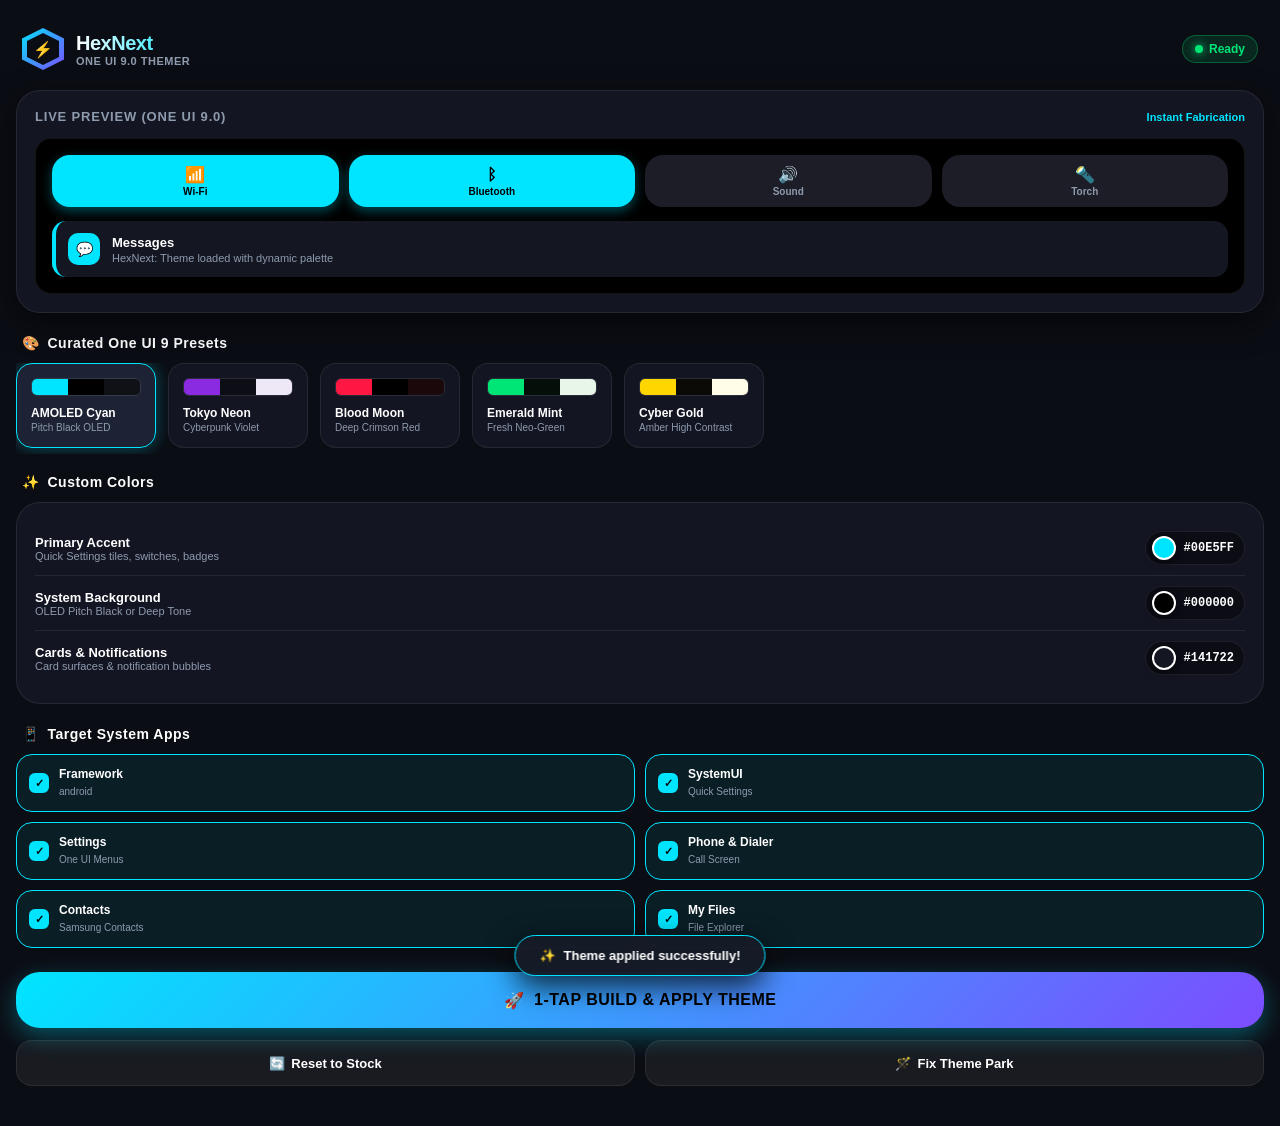
==== apps/hex-next/assets/index.html @ 1f6a6052 "feat: Add HexNext Themer native Android app with One UI 9 live preview & instant fabrication engine" ====
<!DOCTYPE html>
<html lang="en">
<head>
    <meta charset="UTF-8">
    <meta name="viewport" content="width=device-width, initial-scale=1.0, maximum-scale=1.0, user-scalable=no">
    <title>HexNext Themer</title>
    <style>
        :root {
            --bg-base: #0B0D14;
            --bg-card: rgba(23, 27, 40, 0.7);
            --bg-card-hover: rgba(32, 38, 56, 0.9);
            --border-glass: rgba(255, 255, 255, 0.08);
            --border-active: rgba(0, 229, 255, 0.5);
            --accent: #00E5FF;
            --accent-glow: rgba(0, 229, 255, 0.35);
            --secondary: #7C4DFF;
            --text-main: #FFFFFF;
            --text-muted: #8E9BAE;
            --success: #00E676;
            --danger: #FF5252;
            --radius-lg: 24px;
            --radius-md: 16px;
            --radius-sm: 10px;
        }

        * {
            margin: 0;
            padding: 0;
            box-sizing: border-box;
            -webkit-tap-highlight-color: transparent;
            font-family: -apple-system, BlinkMacSystemFont, "Segoe UI", Roboto, "Helvetica Neue", Arial, sans-serif;
            user-select: none;
        }

        body {
            background-color: var(--bg-base);
            color: var(--text-main);
            padding: 16px 16px 40px 16px;
            overflow-x: hidden;
            min-height: 100vh;
        }

        /* Top App Bar */
        .app-header {
            display: flex;
            align-items: center;
            justify-content: space-between;
            padding: 12px 6px 20px 6px;
        }

        .brand {
            display: flex;
            align-items: center;
            gap: 12px;
        }

        .hex-logo {
            width: 42px;
            height: 42px;
            background: linear-gradient(135deg, var(--accent), var(--secondary));
            clip-path: polygon(50% 0%, 100% 25%, 100% 75%, 50% 100%, 0% 75%, 0% 25%);
            display: flex;
            align-items: center;
            justify-content: center;
            box-shadow: 0 0 20px var(--accent-glow);
        }

        .hex-logo-inner {
            width: 32px;
            height: 32px;
            background: var(--bg-base);
            clip-path: polygon(50% 0%, 100% 25%, 100% 75%, 50% 100%, 0% 75%, 0% 25%);
            display: flex;
            align-items: center;
            justify-content: center;
            font-weight: 900;
            font-size: 16px;
            color: var(--accent);
        }

        .brand-title h1 {
            font-size: 20px;
            font-weight: 800;
            letter-spacing: -0.5px;
            background: linear-gradient(90deg, #FFFFFF, var(--accent));
            -webkit-background-clip: text;
            -webkit-text-fill-color: transparent;
        }

        .brand-title p {
            font-size: 11px;
            color: var(--text-muted);
            font-weight: 600;
            letter-spacing: 0.5px;
            text-transform: uppercase;
        }

        .status-badge {
            display: flex;
            align-items: center;
            gap: 6px;
            background: rgba(0, 230, 118, 0.12);
            border: 1px solid rgba(0, 230, 118, 0.3);
            color: var(--success);
            padding: 6px 12px;
            border-radius: 20px;
            font-size: 12px;
            font-weight: 700;
        }

        .status-dot {
            width: 8px;
            height: 8px;
            border-radius: 50%;
            background: var(--success);
            box-shadow: 0 0 10px var(--success);
            animation: pulse 2s infinite;
        }

        @keyframes pulse {
            0% { transform: scale(0.95); opacity: 0.8; }
            50% { transform: scale(1.2); opacity: 1; }
            100% { transform: scale(0.95); opacity: 0.8; }
        }

        /* Live Preview Stage */
        .preview-card {
            background: var(--bg-card);
            backdrop-filter: blur(16px);
            border: 1px solid var(--border-glass);
            border-radius: var(--radius-lg);
            padding: 18px;
            margin-bottom: 22px;
            box-shadow: 0 10px 30px rgba(0, 0, 0, 0.5);
            position: relative;
            overflow: hidden;
        }

        .preview-header {
            display: flex;
            justify-content: space-between;
            align-items: center;
            margin-bottom: 14px;
        }

        .preview-title {
            font-size: 13px;
            font-weight: 700;
            color: var(--text-muted);
            text-transform: uppercase;
            letter-spacing: 0.8px;
        }

        /* Mockup Screens */
        .mockup-container {
            background: #000000;
            border-radius: var(--radius-md);
            border: 1px solid var(--border-glass);
            padding: 16px;
            transition: all 0.3s cubic-bezier(0.4, 0, 0.2, 1);
        }

        .mock-qs-grid {
            display: grid;
            grid-template-columns: repeat(4, 1fr);
            gap: 10px;
            margin-bottom: 14px;
        }

        .mock-tile {
            background: var(--accent);
            border-radius: 18px;
            height: 52px;
            display: flex;
            flex-direction: column;
            align-items: center;
            justify-content: center;
            color: #000000;
            font-size: 10px;
            font-weight: 700;
            box-shadow: 0 4px 12px var(--accent-glow);
            transition: all 0.3s ease;
        }

        .mock-tile.inactive {
            background: #1C1D26;
            color: #8E9BAE;
            box-shadow: none;
        }

        .mock-tile-icon {
            font-size: 16px;
            margin-bottom: 2px;
        }

        .mock-noti {
            background: #141722;
            border-radius: 14px;
            padding: 12px;
            display: flex;
            align-items: center;
            gap: 12px;
            border-left: 4px solid var(--accent);
        }

        .mock-noti-icon {
            width: 32px;
            height: 32px;
            border-radius: 10px;
            background: var(--accent);
            display: flex;
            align-items: center;
            justify-content: center;
            color: #000000;
            font-size: 14px;
            font-weight: 900;
        }

        .mock-noti-text h4 {
            font-size: 13px;
            font-weight: 700;
            margin-bottom: 2px;
        }

        .mock-noti-text p {
            font-size: 11px;
            color: var(--text-muted);
        }

        /* Section Cards */
        .section-title {
            font-size: 14px;
            font-weight: 800;
            letter-spacing: 0.5px;
            margin: 20px 6px 12px 6px;
            display: flex;
            align-items: center;
            gap: 8px;
            color: var(--text-main);
        }

        .section-title span {
            color: var(--accent);
        }

        /* Presets Carousel */
        .presets-scroll {
            display: flex;
            gap: 12px;
            overflow-x: auto;
            padding-bottom: 6px;
            margin-bottom: 18px;
            scrollbar-width: none;
        }

        .presets-scroll::-webkit-scrollbar {
            display: none;
        }

        .preset-card {
            flex: 0 0 140px;
            background: var(--bg-card);
            border: 1px solid var(--border-glass);
            border-radius: var(--radius-md);
            padding: 14px;
            cursor: pointer;
            transition: all 0.25s ease;
            position: relative;
        }

        .preset-card.active {
            border-color: var(--accent);
            box-shadow: 0 0 16px var(--accent-glow);
            background: var(--bg-card-hover);
        }

        .preset-palette {
            display: flex;
            height: 18px;
            border-radius: 6px;
            overflow: hidden;
            margin-bottom: 10px;
            border: 1px solid rgba(255, 255, 255, 0.1);
        }

        .preset-swatch {
            flex: 1;
            height: 100%;
        }

        .preset-name {
            font-size: 12px;
            font-weight: 700;
            color: var(--text-main);
            margin-bottom: 2px;
        }

        .preset-desc {
            font-size: 10px;
            color: var(--text-muted);
        }

        /* Color Customizer */
        .customizer-card {
            background: var(--bg-card);
            border: 1px solid var(--border-glass);
            border-radius: var(--radius-lg);
            padding: 18px;
            margin-bottom: 22px;
        }

        .color-row {
            display: flex;
            align-items: center;
            justify-content: space-between;
            padding: 10px 0;
            border-bottom: 1px solid var(--border-glass);
        }

        .color-row:last-child {
            border-bottom: none;
        }

        .color-info h4 {
            font-size: 13px;
            font-weight: 700;
        }

        .color-info p {
            font-size: 11px;
            color: var(--text-muted);
        }

        .color-picker-btn {
            display: flex;
            align-items: center;
            gap: 8px;
            background: rgba(0, 0, 0, 0.4);
            border: 1px solid var(--border-glass);
            padding: 4px 10px 4px 6px;
            border-radius: 20px;
            cursor: pointer;
        }

        .color-bubble {
            width: 24px;
            height: 24px;
            border-radius: 50%;
            border: 2px solid #FFFFFF;
            box-shadow: 0 2px 8px rgba(0,0,0,0.5);
        }

        .color-hex {
            font-size: 12px;
            font-weight: 700;
            font-family: monospace;
            color: #FFFFFF;
        }

        input[type="color"] {
            opacity: 0;
            position: absolute;
            pointer-events: none;
        }

        /* Target Apps Checkboxes */
        .targets-grid {
            display: grid;
            grid-template-columns: 1fr 1fr;
            gap: 10px;
            margin-bottom: 24px;
        }

        .target-item {
            background: var(--bg-card);
            border: 1px solid var(--border-glass);
            border-radius: var(--radius-md);
            padding: 12px;
            display: flex;
            align-items: center;
            gap: 10px;
            cursor: pointer;
            transition: all 0.2s ease;
        }

        .target-item.selected {
            border-color: var(--accent);
            background: rgba(0, 229, 255, 0.08);
        }

        .target-check {
            width: 20px;
            height: 20px;
            border-radius: 6px;
            border: 2px solid var(--border-glass);
            display: flex;
            align-items: center;
            justify-content: center;
            font-size: 11px;
            color: #000000;
            font-weight: 900;
            transition: all 0.2s ease;
        }

        .target-item.selected .target-check {
            background: var(--accent);
            border-color: var(--accent);
        }

        .target-info h5 {
            font-size: 12px;
            font-weight: 700;
        }

        .target-info span {
            font-size: 10px;
            color: var(--text-muted);
        }

        /* Main Action Button */
        .btn-apply {
            width: 100%;
            height: 56px;
            background: linear-gradient(135deg, var(--accent), var(--secondary));
            border: none;
            border-radius: var(--radius-lg);
            color: #000000;
            font-size: 16px;
            font-weight: 900;
            letter-spacing: 0.5px;
            display: flex;
            align-items: center;
            justify-content: center;
            gap: 10px;
            cursor: pointer;
            box-shadow: 0 8px 24px var(--accent-glow);
            transition: all 0.25s cubic-bezier(0.4, 0, 0.2, 1);
            margin-bottom: 12px;
        }

        .btn-apply:active {
            transform: scale(0.98);
            box-shadow: 0 4px 12px var(--accent-glow);
        }

        .btn-secondary-row {
            display: flex;
            gap: 10px;
        }

        .btn-sec {
            flex: 1;
            height: 46px;
            background: rgba(255, 255, 255, 0.06);
            border: 1px solid var(--border-glass);
            border-radius: var(--radius-md);
            color: var(--text-main);
            font-size: 13px;
            font-weight: 700;
            display: flex;
            align-items: center;
            justify-content: center;
            gap: 6px;
            cursor: pointer;
        }

        .btn-sec:active {
            background: rgba(255, 255, 255, 0.12);
        }

        /* Toast Container */
        .toast {
            position: fixed;
            bottom: 24px;
            left: 50%;
            transform: translateX(-50%) translateY(100px);
            background: rgba(23, 27, 40, 0.95);
            backdrop-filter: blur(20px);
            border: 1px solid var(--accent);
            color: #FFFFFF;
            padding: 12px 24px;
            border-radius: 30px;
            font-size: 13px;
            font-weight: 700;
            box-shadow: 0 10px 30px rgba(0,0,0,0.8);
            transition: transform 0.4s cubic-bezier(0.175, 0.885, 0.32, 1.275);
            z-index: 999;
            pointer-events: none;
            display: flex;
            align-items: center;
            gap: 8px;
        }

        .toast.show {
            transform: translateX(-50%) translateY(0);
        }
    </style>
</head>
<body>

    <!-- Header -->
    <div class="app-header">
        <div class="brand">
            <div class="hex-logo">
                <div class="hex-logo-inner">⚡</div>
            </div>
            <div class="brand-title">
                <h1>HexNext</h1>
                <p>One UI 9.0 Themer</p>
            </div>
        </div>
        <div class="status-badge" id="shizukuBadge">
            <div class="status-dot"></div>
            <span id="shizukuText">Ready</span>
        </div>
    </div>

    <!-- Live Preview Stage -->
    <div class="preview-card">
        <div class="preview-header">
            <div class="preview-title">Live Preview (One UI 9.0)</div>
            <div style="font-size: 11px; color: var(--accent); font-weight: 700;">Instant Fabrication</div>
        </div>
        <div class="mockup-container" id="mockContainer">
            <!-- Quick Settings Grid -->
            <div class="mock-qs-grid">
                <div class="mock-tile" id="mockTile1">
                    <div class="mock-tile-icon">📶</div>
                    <div>Wi-Fi</div>
                </div>
                <div class="mock-tile" id="mockTile2">
                    <div class="mock-tile-icon">ᛒ</div>
                    <div>Bluetooth</div>
                </div>
                <div class="mock-tile inactive">
                    <div class="mock-tile-icon">🔊</div>
                    <div>Sound</div>
                </div>
                <div class="mock-tile inactive">
                    <div class="mock-tile-icon">🔦</div>
                    <div>Torch</div>
                </div>
            </div>

            <!-- Notification Bubble -->
            <div class="mock-noti" id="mockNoti">
                <div class="mock-noti-icon" id="mockNotiIcon">💬</div>
                <div class="mock-noti-text">
                    <h4 id="mockNotiTitle">Messages</h4>
                    <p id="mockNotiSub">HexNext: Theme loaded with dynamic palette</p>
                </div>
            </div>
        </div>
    </div>

    <!-- Theme Presets Carousel -->
    <div class="section-title">
        <span>🎨</span> Curated One UI 9 Presets
    </div>
    <div class="presets-scroll">
        <div class="preset-card active" onclick="selectPreset('amoled')">
            <div class="preset-palette">
                <div class="preset-swatch" style="background:#00E5FF"></div>
                <div class="preset-swatch" style="background:#000000"></div>
                <div class="preset-swatch" style="background:#0F1117"></div>
            </div>
            <div class="preset-name">AMOLED Cyan</div>
            <div class="preset-desc">Pitch Black OLED</div>
        </div>

        <div class="preset-card" onclick="selectPreset('tokyo')">
            <div class="preset-palette">
                <div class="preset-swatch" style="background:#8A2BE2"></div>
                <div class="preset-swatch" style="background:#0D0E15"></div>
                <div class="preset-swatch" style="background:#EDE7F6"></div>
            </div>
            <div class="preset-name">Tokyo Neon</div>
            <div class="preset-desc">Cyberpunk Violet</div>
        </div>

        <div class="preset-card" onclick="selectPreset('crimson')">
            <div class="preset-palette">
                <div class="preset-swatch" style="background:#FF1744"></div>
                <div class="preset-swatch" style="background:#000000"></div>
                <div class="preset-swatch" style="background:#1A080B"></div>
            </div>
            <div class="preset-name">Blood Moon</div>
            <div class="preset-desc">Deep Crimson Red</div>
        </div>

        <div class="preset-card" onclick="selectPreset('emerald')">
            <div class="preset-palette">
                <div class="preset-swatch" style="background:#00E676"></div>
                <div class="preset-swatch" style="background:#050F0A"></div>
                <div class="preset-swatch" style="background:#E8F5E9"></div>
            </div>
            <div class="preset-name">Emerald Mint</div>
            <div class="preset-desc">Fresh Neo-Green</div>
        </div>

        <div class="preset-card" onclick="selectPreset('gold')">
            <div class="preset-palette">
                <div class="preset-swatch" style="background:#FFD600"></div>
                <div class="preset-swatch" style="background:#0B0A06"></div>
                <div class="preset-swatch" style="background:#FFFDE7"></div>
            </div>
            <div class="preset-name">Cyber Gold</div>
            <div class="preset-desc">Amber High Contrast</div>
        </div>
    </div>

    <!-- Custom Palette Controls -->
    <div class="section-title">
        <span>✨</span> Custom Colors
    </div>
    <div class="customizer-card">
        <div class="color-row">
            <div class="color-info">
                <h4>Primary Accent</h4>
                <p>Quick Settings tiles, switches, badges</p>
            </div>
            <label class="color-picker-btn">
                <div class="color-bubble" id="accentBubble" style="background: #00E5FF;"></div>
                <span class="color-hex" id="accentHex">#00E5FF</span>
                <input type="color" id="accentInput" value="#00E5FF" onchange="updateColor('accent', this.value)">
            </label>
        </div>

        <div class="color-row">
            <div class="color-info">
                <h4>System Background</h4>
                <p>OLED Pitch Black or Deep Tone</p>
            </div>
            <label class="color-picker-btn">
                <div class="color-bubble" id="bgBubble" style="background: #000000;"></div>
                <span class="color-hex" id="bgHex">#000000</span>
                <input type="color" id="bgInput" value="#000000" onchange="updateColor('bg', this.value)">
            </label>
        </div>

        <div class="color-row">
            <div class="color-info">
                <h4>Cards & Notifications</h4>
                <p>Card surfaces & notification bubbles</p>
            </div>
            <label class="color-picker-btn">
                <div class="color-bubble" id="cardBubble" style="background: #141722;"></div>
                <span class="color-hex" id="cardHex">#141722</span>
                <input type="color" id="cardInput" value="#141722" onchange="updateColor('card', this.value)">
            </label>
        </div>
    </div>

    <!-- Target Applications -->
    <div class="section-title">
        <span>📱</span> Target System Apps
    </div>
    <div class="targets-grid">
        <div class="target-item selected" onclick="toggleTarget(this, 'android')">
            <div class="target-check">✓</div>
            <div class="target-info">
                <h5>Framework</h5>
                <span>android</span>
            </div>
        </div>
        <div class="target-item selected" onclick="toggleTarget(this, 'systemui')">
            <div class="target-check">✓</div>
            <div class="target-info">
                <h5>SystemUI</h5>
                <span>Quick Settings</span>
            </div>
        </div>
        <div class="target-item selected" onclick="toggleTarget(this, 'settings')">
            <div class="target-check">✓</div>
            <div class="target-info">
                <h5>Settings</h5>
                <span>One UI Menus</span>
            </div>
        </div>
        <div class="target-item selected" onclick="toggleTarget(this, 'telephony')">
            <div class="target-check">✓</div>
            <div class="target-info">
                <h5>Phone & Dialer</h5>
                <span>Call Screen</span>
            </div>
        </div>
        <div class="target-item selected" onclick="toggleTarget(this, 'contacts')">
            <div class="target-check">✓</div>
            <div class="target-info">
                <h5>Contacts</h5>
                <span>Samsung Contacts</span>
            </div>
        </div>
        <div class="target-item selected" onclick="toggleTarget(this, 'myfiles')">
            <div class="target-check">✓</div>
            <div class="target-info">
                <h5>My Files</h5>
                <span>File Explorer</span>
            </div>
        </div>
    </div>

    <!-- Main Buttons -->
    <button class="btn-apply" onclick="applyTheme()">
        <span>🚀</span> 1-TAP BUILD & APPLY THEME
    </button>

    <div class="btn-secondary-row">
        <button class="btn-sec" onclick="revertStock()">
            <span>🔄</span> Reset to Stock
        </button>
        <button class="btn-sec" onclick="autoFixHex()">
            <span>🪄</span> Fix Theme Park
        </button>
    </div>

    <!-- Toast Notification -->
    <div class="toast" id="toast">
        <span id="toastIcon">✨</span>
        <span id="toastMsg">Theme applied successfully!</span>
    </div>

    <script>
        const state = {
            accent: '#00E5FF',
            bg: '#000000',
            card: '#141722',
            targets: {
                android: true,
                systemui: true,
                settings: true,
                telephony: true,
                contacts: true,
                myfiles: true
            }
        };

        const presets = {
            amoled: { accent: '#00E5FF', bg: '#000000', card: '#141722' },
            tokyo: { accent: '#8A2BE2', bg: '#0D0E15', card: '#1C1D2B' },
            crimson: { accent: '#FF1744', bg: '#000000', card: '#1C0B0E' },
            emerald: { accent: '#00E676', bg: '#050F0A', card: '#0D2015' },
            gold: { accent: '#FFD600', bg: '#0B0A06', card: '#1C190D' }
        };

        function selectPreset(name) {
            document.querySelectorAll('.preset-card').forEach(c => c.classList.remove('active'));
            event.currentTarget.classList.add('active');
            const p = presets[name];
            state.accent = p.accent;
            state.bg = p.bg;
            state.card = p.card;
            updateUI();
            haptic();
        }

        function updateColor(key, val) {
            state[key] = val;
            updateUI();
            haptic();
        }

        function updateUI() {
            // Update customizer controls
            document.getElementById('accentBubble').style.background = state.accent;
            document.getElementById('accentHex').innerText = state.accent.toUpperCase();
            document.getElementById('accentInput').value = state.accent;

            document.getElementById('bgBubble').style.background = state.bg;
            document.getElementById('bgHex').innerText = state.bg.toUpperCase();
            document.getElementById('bgInput').value = state.bg;

            document.getElementById('cardBubble').style.background = state.card;
            document.getElementById('cardHex').innerText = state.card.toUpperCase();
            document.getElementById('cardInput').value = state.card;

            // Update Mockup UI
            document.documentElement.style.setProperty('--accent', state.accent);
            document.documentElement.style.setProperty('--accent-glow', state.accent + '55');
            document.getElementById('mockContainer').style.background = state.bg;
            document.getElementById('mockTile1').style.background = state.accent;
            document.getElementById('mockTile2').style.background = state.accent;
            document.getElementById('mockNoti').style.background = state.card;
            document.getElementById('mockNoti').style.borderLeftColor = state.accent;
            document.getElementById('mockNotiIcon').style.background = state.accent;
        }

        function toggleTarget(el, key) {
            state.targets[key] = !state.targets[key];
            el.classList.toggle('selected', state.targets[key]);
            haptic();
        }

        function haptic() {
            if (window.AndroidBridge && window.AndroidBridge.vibrate) {
                window.AndroidBridge.vibrate();
            }
        }

        function showToast(msg, icon = '✨') {
            const toast = document.getElementById('toast');
            document.getElementById('toastMsg').innerText = msg;
            document.getElementById('toastIcon').innerText = icon;
            toast.classList.add('show');
            setTimeout(() => toast.classList.remove('show'), 3000);
        }

        function applyTheme() {
            haptic();
            showToast('Fabricating One UI 9 Overlays...', '⚡');

            if (window.AndroidBridge && window.AndroidBridge.applyTheme) {
                const res = window.AndroidBridge.applyTheme(JSON.stringify(state));
                setTimeout(() => showToast('Theme Applied Instantly! 🎉', '✔'), 800);
            } else {
                setTimeout(() => showToast('Preview Mode: Overlays Prepared! ✨', '✔'), 800);
            }
        }

        function revertStock() {
            haptic();
            if (window.AndroidBridge && window.AndroidBridge.resetTheme) {
                window.AndroidBridge.resetTheme();
                showToast('Restored default One UI Theme', '🔄');
            } else {
                showToast('Restored default One UI Theme', '🔄');
            }
        }

        function autoFixHex() {
            haptic();
            if (window.AndroidBridge && window.AndroidBridge.autoFixHex) {
                window.AndroidBridge.autoFixHex();
                showToast('Theme Park Compatibility Fixed!', '🪄');
            } else {
                showToast('Theme Park Compatibility Fixed!', '🪄');
            }
        }

        // Init
        updateUI();
    </script>
</body>
</html>
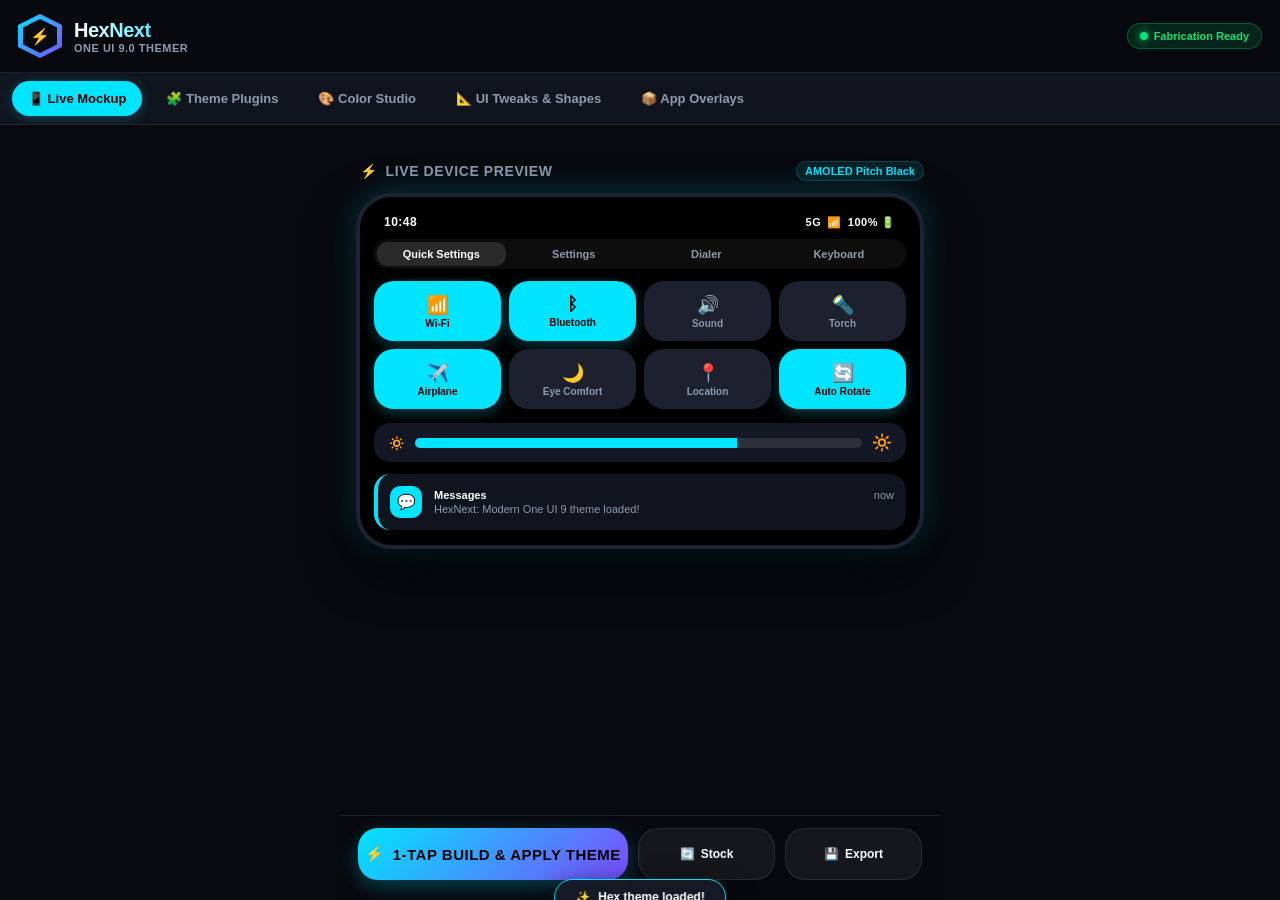
==== commit 2c2af173: "feat: Implement full Hex-like theming engine with plugins, QS shapes, live phone mockup, and multi-a" ====
--- a/apps/hex-next/assets/index.html
+++ b/apps/hex-next/assets/index.html
@@ -3,24 +3,29 @@
 <head>
     <meta charset="UTF-8">
     <meta name="viewport" content="width=device-width, initial-scale=1.0, maximum-scale=1.0, user-scalable=no">
-    <title>HexNext Themer</title>
+    <title>HexNext - The Modern One UI Theme Engine</title>
     <style>
         :root {
-            --bg-base: #0B0D14;
-            --bg-card: rgba(23, 27, 40, 0.7);
-            --bg-card-hover: rgba(32, 38, 56, 0.9);
-            --border-glass: rgba(255, 255, 255, 0.08);
-            --border-active: rgba(0, 229, 255, 0.5);
+            --bg-base: #080A0F;
+            --bg-surface: #10141E;
+            --bg-card: rgba(22, 28, 42, 0.75);
+            --bg-card-hover: rgba(30, 38, 58, 0.95);
+            --border-glass: rgba(255, 255, 255, 0.09);
+            --border-active: rgba(0, 229, 255, 0.6);
             --accent: #00E5FF;
             --accent-glow: rgba(0, 229, 255, 0.35);
             --secondary: #7C4DFF;
             --text-main: #FFFFFF;
             --text-muted: #8E9BAE;
+            --text-dim: #546075;
             --success: #00E676;
+            --warning: #FFD600;
             --danger: #FF5252;
-            --radius-lg: 24px;
-            --radius-md: 16px;
-            --radius-sm: 10px;
+            --radius-xl: 28px;
+            --radius-lg: 20px;
+            --radius-md: 14px;
+            --radius-sm: 8px;
+            --qs-radius: 20px;
         }
 
         * {
@@ -35,39 +40,50 @@
         body {
             background-color: var(--bg-base);
             color: var(--text-main);
-            padding: 16px 16px 40px 16px;
+            padding: 0 0 100px 0;
             overflow-x: hidden;
             min-height: 100vh;
         }
 
-        /* Top App Bar */
+        /* Top Header */
         .app-header {
+            position: sticky;
+            top: 0;
+            z-index: 100;
+            background: rgba(8, 10, 15, 0.88);
+            backdrop-filter: blur(20px);
+            border-bottom: 1px solid var(--border-glass);
+            padding: 14px 18px;
             display: flex;
             align-items: center;
             justify-content: space-between;
-            padding: 12px 6px 20px 6px;
-        }
-
-        .brand {
+        }
+
+        .brand-box {
             display: flex;
             align-items: center;
             gap: 12px;
         }
 
         .hex-logo {
-            width: 42px;
-            height: 42px;
+            width: 44px;
+            height: 44px;
             background: linear-gradient(135deg, var(--accent), var(--secondary));
             clip-path: polygon(50% 0%, 100% 25%, 100% 75%, 50% 100%, 0% 75%, 0% 25%);
             display: flex;
             align-items: center;
             justify-content: center;
             box-shadow: 0 0 20px var(--accent-glow);
+            transition: transform 0.3s cubic-bezier(0.175, 0.885, 0.32, 1.275);
+        }
+
+        .hex-logo:active {
+            transform: rotate(30deg) scale(0.95);
         }
 
         .hex-logo-inner {
-            width: 32px;
-            height: 32px;
+            width: 34px;
+            height: 34px;
             background: var(--bg-base);
             clip-path: polygon(50% 0%, 100% 25%, 100% 75%, 50% 100%, 0% 75%, 0% 25%);
             display: flex;
@@ -78,7 +94,7 @@
             color: var(--accent);
         }
 
-        .brand-title h1 {
+        .brand-text h1 {
             font-size: 20px;
             font-weight: 800;
             letter-spacing: -0.5px;
@@ -87,15 +103,15 @@
             -webkit-text-fill-color: transparent;
         }
 
-        .brand-title p {
+        .brand-text p {
             font-size: 11px;
             color: var(--text-muted);
-            font-weight: 600;
+            font-weight: 700;
             letter-spacing: 0.5px;
             text-transform: uppercase;
         }
 
-        .status-badge {
+        .header-status {
             display: flex;
             align-items: center;
             gap: 6px;
@@ -104,8 +120,8 @@
             color: var(--success);
             padding: 6px 12px;
             border-radius: 20px;
-            font-size: 12px;
-            font-weight: 700;
+            font-size: 11px;
+            font-weight: 800;
         }
 
         .status-dot {
@@ -123,84 +139,232 @@
             100% { transform: scale(0.95); opacity: 0.8; }
         }
 
-        /* Live Preview Stage */
-        .preview-card {
-            background: var(--bg-card);
-            backdrop-filter: blur(16px);
-            border: 1px solid var(--border-glass);
-            border-radius: var(--radius-lg);
-            padding: 18px;
-            margin-bottom: 22px;
-            box-shadow: 0 10px 30px rgba(0, 0, 0, 0.5);
+        /* Navigation Bar (Tabs) */
+        .tab-bar {
+            display: flex;
+            background: var(--bg-surface);
+            border-bottom: 1px solid var(--border-glass);
+            overflow-x: auto;
+            scrollbar-width: none;
+            padding: 4px 8px;
+            position: sticky;
+            top: 73px;
+            z-index: 90;
+        }
+
+        .tab-bar::-webkit-scrollbar {
+            display: none;
+        }
+
+        .tab-btn {
+            flex: 0 0 auto;
+            padding: 10px 16px;
+            background: none;
+            border: none;
+            color: var(--text-muted);
+            font-size: 13px;
+            font-weight: 700;
+            cursor: pointer;
+            border-radius: 20px;
+            margin: 4px;
+            transition: all 0.25s ease;
+            display: flex;
+            align-items: center;
+            gap: 6px;
+        }
+
+        .tab-btn.active {
+            color: #000000;
+            background: var(--accent);
+            box-shadow: 0 2px 12px var(--accent-glow);
+        }
+
+        /* Container & Views */
+        .container {
+            padding: 16px;
+            max-width: 600px;
+            margin: 0 auto;
+        }
+
+        .view-content {
+            display: none;
+            animation: fadeIn 0.3s ease;
+        }
+
+        .view-content.active {
+            display: block;
+        }
+
+        @keyframes fadeIn {
+            from { opacity: 0; transform: translateY(6px); }
+            to { opacity: 1; transform: translateY(0); }
+        }
+
+        /* Section Headings */
+        .section-header {
+            display: flex;
+            align-items: center;
+            justify-content: space-between;
+            margin: 20px 0 12px 4px;
+        }
+
+        .section-title {
+            font-size: 14px;
+            font-weight: 800;
+            letter-spacing: 0.6px;
+            text-transform: uppercase;
+            color: var(--text-muted);
+            display: flex;
+            align-items: center;
+            gap: 8px;
+        }
+
+        .section-title span {
+            color: var(--accent);
+        }
+
+        .section-badge {
+            font-size: 11px;
+            color: var(--accent);
+            font-weight: 700;
+            background: rgba(0, 229, 255, 0.1);
+            padding: 3px 8px;
+            border-radius: 10px;
+            border: 1px solid rgba(0, 229, 255, 0.2);
+        }
+
+        /* Live Phone Mockup Stage */
+        .phone-mockup-wrapper {
+            background: #000000;
+            border-radius: 36px;
+            border: 4px solid #1E2333;
+            box-shadow: 0 20px 50px rgba(0, 0, 0, 0.8), 0 0 30px var(--accent-glow);
+            padding: 14px;
             position: relative;
             overflow: hidden;
-        }
-
-        .preview-header {
+            transition: all 0.35s cubic-bezier(0.4, 0, 0.2, 1);
+        }
+
+        .mockup-status-bar {
             display: flex;
             justify-content: space-between;
             align-items: center;
-            margin-bottom: 14px;
-        }
-
-        .preview-title {
-            font-size: 13px;
+            font-size: 12px;
+            font-weight: 800;
+            color: var(--text-main);
+            padding: 4px 10px 10px 10px;
+            letter-spacing: 0.5px;
+        }
+
+        .mockup-icons {
+            display: flex;
+            align-items: center;
+            gap: 6px;
+            font-size: 11px;
+        }
+
+        /* Mockup Tabs */
+        .mockup-screen-selector {
+            display: flex;
+            background: rgba(255, 255, 255, 0.05);
+            border-radius: 14px;
+            padding: 3px;
+            margin-bottom: 12px;
+            gap: 4px;
+        }
+
+        .mockup-tab-pill {
+            flex: 1;
+            text-align: center;
+            padding: 6px 4px;
+            font-size: 11px;
             font-weight: 700;
             color: var(--text-muted);
-            text-transform: uppercase;
-            letter-spacing: 0.8px;
-        }
-
-        /* Mockup Screens */
-        .mockup-container {
-            background: #000000;
-            border-radius: var(--radius-md);
-            border: 1px solid var(--border-glass);
-            padding: 16px;
-            transition: all 0.3s cubic-bezier(0.4, 0, 0.2, 1);
-        }
-
-        .mock-qs-grid {
+            border-radius: 10px;
+            cursor: pointer;
+            transition: all 0.2s;
+        }
+
+        .mockup-tab-pill.active {
+            background: rgba(255, 255, 255, 0.12);
+            color: #FFFFFF;
+        }
+
+        .mockup-stage {
+            min-height: 250px;
+            transition: all 0.3s;
+        }
+
+        /* Screen 1: Quick Settings */
+        .qs-grid {
             display: grid;
             grid-template-columns: repeat(4, 1fr);
+            gap: 8px;
+            margin-bottom: 14px;
+        }
+
+        .qs-tile {
+            height: 60px;
+            background: var(--accent);
+            color: #000000;
+            border-radius: var(--qs-radius);
+            display: flex;
+            flex-direction: column;
+            align-items: center;
+            justify-content: center;
+            font-size: 10px;
+            font-weight: 800;
+            box-shadow: 0 4px 14px var(--accent-glow);
+            transition: all 0.25s ease;
+            cursor: pointer;
+        }
+
+        .qs-tile.inactive {
+            background: #1C202F;
+            color: var(--text-muted);
+            box-shadow: none;
+        }
+
+        .qs-tile-icon {
+            font-size: 18px;
+            margin-bottom: 2px;
+        }
+
+        .qs-slider-container {
+            background: #141824;
+            border-radius: 16px;
+            padding: 10px 14px;
+            display: flex;
+            align-items: center;
             gap: 10px;
-            margin-bottom: 14px;
-        }
-
-        .mock-tile {
+            margin-bottom: 12px;
+        }
+
+        .qs-slider-track {
+            flex: 1;
+            height: 10px;
+            background: rgba(255, 255, 255, 0.1);
+            border-radius: 5px;
+            overflow: hidden;
+            position: relative;
+        }
+
+        .qs-slider-fill {
+            width: 72%;
+            height: 100%;
             background: var(--accent);
-            border-radius: 18px;
-            height: 52px;
-            display: flex;
-            flex-direction: column;
-            align-items: center;
-            justify-content: center;
-            color: #000000;
-            font-size: 10px;
-            font-weight: 700;
-            box-shadow: 0 4px 12px var(--accent-glow);
-            transition: all 0.3s ease;
-        }
-
-        .mock-tile.inactive {
-            background: #1C1D26;
-            color: #8E9BAE;
-            box-shadow: none;
-        }
-
-        .mock-tile-icon {
-            font-size: 16px;
-            margin-bottom: 2px;
-        }
-
-        .mock-noti {
-            background: #141722;
-            border-radius: 14px;
+            box-shadow: 0 0 10px var(--accent-glow);
+        }
+
+        .mock-notification {
+            background: #141824;
+            border-radius: 16px;
             padding: 12px;
             display: flex;
             align-items: center;
             gap: 12px;
             border-left: 4px solid var(--accent);
+            margin-bottom: 8px;
         }
 
         .mock-noti-icon {
@@ -211,109 +375,268 @@
             display: flex;
             align-items: center;
             justify-content: center;
+            font-size: 15px;
             color: #000000;
-            font-size: 14px;
-            font-weight: 900;
-        }
-
-        .mock-noti-text h4 {
+        }
+
+        /* Screen 2: One UI Settings */
+        .settings-mock {
+            display: none;
+        }
+
+        .settings-hero {
+            background: #141824;
+            border-radius: 18px;
+            padding: 16px;
+            display: flex;
+            align-items: center;
+            gap: 14px;
+            margin-bottom: 12px;
+        }
+
+        .settings-avatar {
+            width: 44px;
+            height: 44px;
+            border-radius: 50%;
+            background: linear-gradient(135deg, var(--accent), var(--secondary));
+            display: flex;
+            align-items: center;
+            justify-content: center;
+            font-size: 20px;
+        }
+
+        .settings-list {
+            background: #141824;
+            border-radius: 18px;
+            overflow: hidden;
+        }
+
+        .settings-item {
+            display: flex;
+            align-items: center;
+            justify-content: space-between;
+            padding: 12px 14px;
+            border-bottom: 1px solid rgba(255, 255, 255, 0.05);
             font-size: 13px;
             font-weight: 700;
-            margin-bottom: 2px;
-        }
-
-        .mock-noti-text p {
-            font-size: 11px;
+        }
+
+        .settings-item:last-child {
+            border-bottom: none;
+        }
+
+        .settings-item-left {
+            display: flex;
+            align-items: center;
+            gap: 12px;
+        }
+
+        .settings-item-icon {
+            width: 28px;
+            height: 28px;
+            border-radius: 8px;
+            background: var(--accent);
+            color: #000000;
+            display: flex;
+            align-items: center;
+            justify-content: center;
+            font-size: 14px;
+        }
+
+        /* Screen 3: Dialer */
+        .dialer-mock {
+            display: none;
+        }
+
+        .dialer-digits {
+            text-align: center;
+            font-size: 22px;
+            font-weight: 800;
+            color: var(--accent);
+            letter-spacing: 2px;
+            margin: 10px 0 16px 0;
+            height: 30px;
+        }
+
+        .dialer-grid {
+            display: grid;
+            grid-template-columns: repeat(3, 1fr);
+            gap: 12px;
+            max-width: 240px;
+            margin: 0 auto 14px auto;
+        }
+
+        .dial-key {
+            height: 52px;
+            border-radius: 50%;
+            background: #161A28;
+            border: 1px solid rgba(255, 255, 255, 0.08);
+            display: flex;
+            flex-direction: column;
+            align-items: center;
+            justify-content: center;
+            font-size: 16px;
+            font-weight: 800;
+            color: var(--text-main);
+            cursor: pointer;
+            transition: all 0.2s;
+        }
+
+        .dial-key span {
+            font-size: 8px;
             color: var(--text-muted);
-        }
-
-        /* Section Cards */
-        .section-title {
-            font-size: 14px;
+            font-weight: 600;
+        }
+
+        .dial-key:active {
+            background: var(--accent);
+            color: #000000;
+        }
+
+        .dial-action {
+            width: 56px;
+            height: 56px;
+            border-radius: 50%;
+            background: var(--success);
+            color: #000000;
+            display: flex;
+            align-items: center;
+            justify-content: center;
+            font-size: 22px;
+            margin: 0 auto;
+            box-shadow: 0 4px 16px rgba(0, 230, 118, 0.4);
+        }
+
+        /* Screen 4: Keyboard */
+        .keyboard-mock {
+            display: none;
+        }
+
+        .keyboard-preview-box {
+            background: #141824;
+            border-radius: 14px;
+            padding: 10px 14px;
+            font-size: 13px;
+            color: var(--accent);
+            border: 1px solid var(--accent);
+            margin-bottom: 12px;
+        }
+
+        .keyboard-keys-stage {
+            display: flex;
+            flex-direction: column;
+            gap: 6px;
+            background: #0E111A;
+            border-radius: 16px;
+            padding: 8px;
+        }
+
+        .kb-row {
+            display: flex;
+            gap: 4px;
+            justify-content: center;
+        }
+
+        .kb-key {
+            flex: 1;
+            height: 34px;
+            background: #1C2030;
+            border-radius: 6px;
+            display: flex;
+            align-items: center;
+            justify-content: center;
+            font-size: 12px;
+            font-weight: 700;
+            color: #FFFFFF;
+            border: 1px solid rgba(255, 255, 255, 0.05);
+        }
+
+        .kb-key.accent {
+            background: var(--accent);
+            color: #000000;
             font-weight: 800;
-            letter-spacing: 0.5px;
-            margin: 20px 6px 12px 6px;
-            display: flex;
-            align-items: center;
-            gap: 8px;
-            color: var(--text-main);
-        }
-
-        .section-title span {
-            color: var(--accent);
-        }
-
-        /* Presets Carousel */
-        .presets-scroll {
-            display: flex;
+            box-shadow: 0 2px 8px var(--accent-glow);
+        }
+
+        /* Plugin Cards Grid */
+        .plugin-grid {
+            display: grid;
+            grid-template-columns: repeat(2, 1fr);
             gap: 12px;
-            overflow-x: auto;
-            padding-bottom: 6px;
-            margin-bottom: 18px;
-            scrollbar-width: none;
-        }
-
-        .presets-scroll::-webkit-scrollbar {
-            display: none;
-        }
-
-        .preset-card {
-            flex: 0 0 140px;
+            margin-bottom: 24px;
+        }
+
+        .plugin-card {
             background: var(--bg-card);
+            backdrop-filter: blur(12px);
             border: 1px solid var(--border-glass);
-            border-radius: var(--radius-md);
+            border-radius: var(--radius-lg);
             padding: 14px;
             cursor: pointer;
-            transition: all 0.25s ease;
+            transition: all 0.25s cubic-bezier(0.4, 0, 0.2, 1);
             position: relative;
-        }
-
-        .preset-card.active {
+            overflow: hidden;
+        }
+
+        .plugin-card.active {
             border-color: var(--accent);
-            box-shadow: 0 0 16px var(--accent-glow);
             background: var(--bg-card-hover);
-        }
-
-        .preset-palette {
+            box-shadow: 0 0 20px var(--accent-glow);
+        }
+
+        .plugin-card.active::after {
+            content: "✓ ACTIVE";
+            position: absolute;
+            top: 10px;
+            right: 10px;
+            font-size: 9px;
+            font-weight: 900;
+            color: #000000;
+            background: var(--accent);
+            padding: 2px 6px;
+            border-radius: 8px;
+        }
+
+        .plugin-swatches {
             display: flex;
             height: 18px;
             border-radius: 6px;
             overflow: hidden;
-            margin-bottom: 10px;
+            margin-bottom: 12px;
             border: 1px solid rgba(255, 255, 255, 0.1);
         }
 
-        .preset-swatch {
+        .plugin-swatch {
             flex: 1;
             height: 100%;
         }
 
-        .preset-name {
-            font-size: 12px;
-            font-weight: 700;
-            color: var(--text-main);
+        .plugin-info h3 {
+            font-size: 14px;
+            font-weight: 800;
             margin-bottom: 2px;
         }
 
-        .preset-desc {
-            font-size: 10px;
+        .plugin-info p {
+            font-size: 11px;
             color: var(--text-muted);
-        }
-
-        /* Color Customizer */
-        .customizer-card {
+            line-height: 1.3;
+        }
+
+        /* Deep Color Customizer */
+        .color-group {
             background: var(--bg-card);
             border: 1px solid var(--border-glass);
             border-radius: var(--radius-lg);
-            padding: 18px;
-            margin-bottom: 22px;
+            padding: 14px;
+            margin-bottom: 18px;
         }
 
         .color-row {
             display: flex;
             align-items: center;
             justify-content: space-between;
-            padding: 10px 0;
+            padding: 10px 4px;
             border-bottom: 1px solid var(--border-glass);
         }
 
@@ -321,17 +644,18 @@
             border-bottom: none;
         }
 
-        .color-info h4 {
+        .color-meta h4 {
             font-size: 13px;
-            font-weight: 700;
-        }
-
-        .color-info p {
+            font-weight: 800;
+            margin-bottom: 2px;
+        }
+
+        .color-meta p {
             font-size: 11px;
             color: var(--text-muted);
         }
 
-        .color-picker-btn {
+        .picker-badge {
             display: flex;
             align-items: center;
             gap: 8px;
@@ -340,20 +664,25 @@
             padding: 4px 10px 4px 6px;
             border-radius: 20px;
             cursor: pointer;
-        }
-
-        .color-bubble {
+            transition: all 0.2s;
+        }
+
+        .picker-badge:hover {
+            border-color: var(--accent);
+        }
+
+        .color-circle {
             width: 24px;
             height: 24px;
             border-radius: 50%;
             border: 2px solid #FFFFFF;
-            box-shadow: 0 2px 8px rgba(0,0,0,0.5);
-        }
-
-        .color-hex {
+            box-shadow: 0 2px 8px rgba(0,0,0,0.6);
+        }
+
+        .color-val {
             font-size: 12px;
-            font-weight: 700;
             font-family: monospace;
+            font-weight: 800;
             color: #FFFFFF;
         }
 
@@ -363,15 +692,85 @@
             pointer-events: none;
         }
 
-        /* Target Apps Checkboxes */
-        .targets-grid {
+        /* UI Tweaks Styles */
+        .tweak-card {
+            background: var(--bg-card);
+            border: 1px solid var(--border-glass);
+            border-radius: var(--radius-lg);
+            padding: 16px;
+            margin-bottom: 16px;
+        }
+
+        .shape-selector-grid {
+            display: grid;
+            grid-template-columns: repeat(4, 1fr);
+            gap: 10px;
+            margin-top: 10px;
+        }
+
+        .shape-box {
+            height: 64px;
+            background: #141724;
+            border: 2px solid var(--border-glass);
+            display: flex;
+            flex-direction: column;
+            align-items: center;
+            justify-content: center;
+            cursor: pointer;
+            transition: all 0.2s;
+            color: var(--text-muted);
+            font-size: 10px;
+            font-weight: 800;
+            gap: 4px;
+        }
+
+        .shape-box.active {
+            border-color: var(--accent);
+            background: rgba(0, 229, 255, 0.12);
+            color: var(--accent);
+            box-shadow: 0 0 12px var(--accent-glow);
+        }
+
+        .shape-icon-preview {
+            width: 24px;
+            height: 24px;
+            background: var(--accent);
+        }
+
+        /* App Overlays Checklist */
+        .apps-toolbar {
+            display: flex;
+            gap: 8px;
+            margin-bottom: 12px;
+        }
+
+        .apps-tool-btn {
+            flex: 1;
+            padding: 8px 12px;
+            background: rgba(255, 255, 255, 0.05);
+            border: 1px solid var(--border-glass);
+            border-radius: var(--radius-md);
+            color: var(--text-muted);
+            font-size: 11px;
+            font-weight: 800;
+            cursor: pointer;
+            transition: all 0.2s;
+            text-align: center;
+        }
+
+        .apps-tool-btn:hover {
+            color: #FFFFFF;
+            background: rgba(255, 255, 255, 0.1);
+        }
+
+        .apps-list-grid {
             display: grid;
             grid-template-columns: 1fr 1fr;
             gap: 10px;
             margin-bottom: 24px;
         }
 
-        .target-item {
+        .app-item {
             background: var(--bg-card);
             border: 1px solid var(--border-glass);
             border-radius: var(--radius-md);
@@ -383,14 +782,14 @@
             transition: all 0.2s ease;
         }
 
-        .target-item.selected {
+        .app-item.selected {
             border-color: var(--accent);
             background: rgba(0, 229, 255, 0.08);
         }
 
-        .target-check {
-            width: 20px;
-            height: 20px;
+        .app-check {
+            width: 22px;
+            height: 22px;
             border-radius: 6px;
             border: 2px solid var(--border-glass);
             display: flex;
@@ -402,86 +801,201 @@
             transition: all 0.2s ease;
         }
 
-        .target-item.selected .target-check {
+        .app-item.selected .app-check {
             background: var(--accent);
             border-color: var(--accent);
         }
 
-        .target-info h5 {
+        .app-info h5 {
             font-size: 12px;
-            font-weight: 700;
-        }
-
-        .target-info span {
+            font-weight: 800;
+        }
+
+        .app-info span {
             font-size: 10px;
             color: var(--text-muted);
-        }
-
-        /* Main Action Button */
-        .btn-apply {
-            width: 100%;
-            height: 56px;
+            display: block;
+        }
+
+        /* Bottom Floating Bar */
+        .bottom-action-bar {
+            position: fixed;
+            bottom: 0;
+            left: 0;
+            right: 0;
+            background: rgba(8, 10, 15, 0.92);
+            backdrop-filter: blur(20px);
+            border-top: 1px solid var(--border-glass);
+            padding: 12px 18px 20px 18px;
+            display: flex;
+            gap: 10px;
+            z-index: 100;
+            max-width: 600px;
+            margin: 0 auto;
+        }
+
+        .btn-build-apply {
+            flex: 2;
+            height: 52px;
             background: linear-gradient(135deg, var(--accent), var(--secondary));
             border: none;
             border-radius: var(--radius-lg);
             color: #000000;
-            font-size: 16px;
+            font-size: 15px;
             font-weight: 900;
             letter-spacing: 0.5px;
             display: flex;
             align-items: center;
             justify-content: center;
-            gap: 10px;
+            gap: 8px;
             cursor: pointer;
-            box-shadow: 0 8px 24px var(--accent-glow);
+            box-shadow: 0 6px 20px var(--accent-glow);
             transition: all 0.25s cubic-bezier(0.4, 0, 0.2, 1);
-            margin-bottom: 12px;
-        }
-
-        .btn-apply:active {
-            transform: scale(0.98);
-            box-shadow: 0 4px 12px var(--accent-glow);
-        }
-
-        .btn-secondary-row {
-            display: flex;
-            gap: 10px;
-        }
-
-        .btn-sec {
+        }
+
+        .btn-build-apply:active {
+            transform: scale(0.97);
+        }
+
+        .btn-quick-action {
             flex: 1;
-            height: 46px;
+            height: 52px;
             background: rgba(255, 255, 255, 0.06);
             border: 1px solid var(--border-glass);
-            border-radius: var(--radius-md);
+            border-radius: var(--radius-lg);
             color: var(--text-main);
-            font-size: 13px;
-            font-weight: 700;
+            font-size: 12px;
+            font-weight: 800;
             display: flex;
             align-items: center;
             justify-content: center;
             gap: 6px;
             cursor: pointer;
-        }
-
-        .btn-sec:active {
+            transition: all 0.2s;
+        }
+
+        .btn-quick-action:active {
             background: rgba(255, 255, 255, 0.12);
         }
 
-        /* Toast Container */
+        /* Build & Execution Modal */
+        .modal-overlay {
+            position: fixed;
+            top: 0;
+            left: 0;
+            right: 0;
+            bottom: 0;
+            background: rgba(0, 0, 0, 0.85);
+            backdrop-filter: blur(16px);
+            z-index: 999;
+            display: flex;
+            align-items: center;
+            justify-content: center;
+            padding: 20px;
+            opacity: 0;
+            pointer-events: none;
+            transition: opacity 0.3s ease;
+        }
+
+        .modal-overlay.show {
+            opacity: 1;
+            pointer-events: auto;
+        }
+
+        .modal-content {
+            background: #0E121B;
+            border: 1px solid var(--accent);
+            border-radius: var(--radius-xl);
+            padding: 22px;
+            width: 100%;
+            max-width: 440px;
+            box-shadow: 0 20px 60px rgba(0, 0, 0, 0.9), 0 0 30px var(--accent-glow);
+            transform: scale(0.95);
+            transition: transform 0.3s cubic-bezier(0.175, 0.885, 0.32, 1.275);
+        }
+
+        .modal-overlay.show .modal-content {
+            transform: scale(1);
+        }
+
+        .modal-header {
+            display: flex;
+            align-items: center;
+            justify-content: space-between;
+            margin-bottom: 16px;
+        }
+
+        .modal-header h3 {
+            font-size: 17px;
+            font-weight: 800;
+            display: flex;
+            align-items: center;
+            gap: 8px;
+        }
+
+        .modal-progress-bar {
+            height: 8px;
+            background: rgba(255, 255, 255, 0.1);
+            border-radius: 4px;
+            overflow: hidden;
+            margin-bottom: 16px;
+        }
+
+        .modal-progress-fill {
+            width: 0%;
+            height: 100%;
+            background: linear-gradient(90deg, var(--accent), var(--success));
+            transition: width 0.3s ease;
+        }
+
+        .modal-log-terminal {
+            background: #06080D;
+            border: 1px solid rgba(255, 255, 255, 0.08);
+            border-radius: var(--radius-md);
+            padding: 12px;
+            height: 180px;
+            overflow-y: auto;
+            font-family: monospace;
+            font-size: 11px;
+            color: var(--text-muted);
+            line-height: 1.5;
+            margin-bottom: 18px;
+        }
+
+        .log-entry {
+            margin-bottom: 4px;
+        }
+
+        .log-entry.success { color: var(--success); }
+        .log-entry.accent { color: var(--accent); }
+        .log-entry.warning { color: var(--warning); }
+
+        .modal-btn-close {
+            width: 100%;
+            height: 48px;
+            background: var(--accent);
+            border: none;
+            border-radius: var(--radius-md);
+            color: #000000;
+            font-size: 14px;
+            font-weight: 900;
+            cursor: pointer;
+        }
+
+        /* Toast */
         .toast {
             position: fixed;
-            bottom: 24px;
+            bottom: 85px;
             left: 50%;
             transform: translateX(-50%) translateY(100px);
             background: rgba(23, 27, 40, 0.95);
             backdrop-filter: blur(20px);
             border: 1px solid var(--accent);
             color: #FFFFFF;
-            padding: 12px 24px;
+            padding: 10px 20px;
             border-radius: 30px;
-            font-size: 13px;
-            font-weight: 700;
+            font-size: 12px;
+            font-weight: 800;
             box-shadow: 0 10px 30px rgba(0,0,0,0.8);
             transition: transform 0.4s cubic-bezier(0.175, 0.885, 0.32, 1.275);
             z-index: 999;
@@ -499,295 +1013,791 @@
 <body>
 
     <!-- Header -->
-    <div class="app-header">
-        <div class="brand">
-            <div class="hex-logo">
+    <header class="app-header">
+        <div class="brand-box">
+            <div class="hex-logo" onclick="brandAction()">
                 <div class="hex-logo-inner">⚡</div>
             </div>
-            <div class="brand-title">
+            <div class="brand-text">
                 <h1>HexNext</h1>
                 <p>One UI 9.0 Themer</p>
             </div>
         </div>
-        <div class="status-badge" id="shizukuBadge">
+        <div class="header-status">
             <div class="status-dot"></div>
-            <span id="shizukuText">Ready</span>
+            <span>Fabrication Ready</span>
+        </div>
+    </header>
+
+    <!-- Navigation Tabs -->
+    <nav class="tab-bar">
+        <button class="tab-btn active" onclick="switchView('dashboard')">📱 Live Mockup</button>
+        <button class="tab-btn" onclick="switchView('plugins')">🧩 Theme Plugins</button>
+        <button class="tab-btn" onclick="switchView('colors')">🎨 Color Studio</button>
+        <button class="tab-btn" onclick="switchView('tweaks')">📐 UI Tweaks & Shapes</button>
+        <button class="tab-btn" onclick="switchView('apps')">📦 App Overlays</button>
+    </nav>
+
+    <div class="container">
+
+        <!-- VIEW 1: DASHBOARD & LIVE MOCKUP -->
+        <section id="view-dashboard" class="view-content active">
+            
+            <div class="section-header">
+                <div class="section-title"><span>⚡</span> Live Device Preview</div>
+                <div class="section-badge" id="activeThemeBadge">AMOLED Pitch Black</div>
+            </div>
+
+            <!-- Interactive Phone Mockup -->
+            <div class="phone-mockup-wrapper" id="phoneWrapper">
+                <!-- Status Bar -->
+                <div class="mockup-status-bar">
+                    <span id="mockClock">10:48</span>
+                    <div class="mockup-icons" id="mockStatusIcons">
+                        <span>5G</span>
+                        <span>📶</span>
+                        <span>100% 🔋</span>
+                    </div>
+                </div>
+
+                <!-- Screen Switcher Pills -->
+                <div class="mockup-screen-selector">
+                    <div class="mockup-tab-pill active" onclick="switchMockScreen('qs')">Quick Settings</div>
+                    <div class="mockup-tab-pill" onclick="switchMockScreen('settings')">Settings</div>
+                    <div class="mockup-tab-pill" onclick="switchMockScreen('dialer')">Dialer</div>
+                    <div class="mockup-tab-pill" onclick="switchMockScreen('keyboard')">Keyboard</div>
+                </div>
+
+                <!-- Screen 1: Quick Settings -->
+                <div id="mock-screen-qs" class="mockup-stage">
+                    <div class="qs-grid">
+                        <div class="qs-tile" id="qs1" onclick="toggleQSTile(this)">
+                            <div class="qs-tile-icon">📶</div>
+                            <div>Wi-Fi</div>
+                        </div>
+                        <div class="qs-tile" id="qs2" onclick="toggleQSTile(this)">
+                            <div class="qs-tile-icon">ᛒ</div>
+                            <div>Bluetooth</div>
+                        </div>
+                        <div class="qs-tile inactive" id="qs3" onclick="toggleQSTile(this)">
+                            <div class="qs-tile-icon">🔊</div>
+                            <div>Sound</div>
+                        </div>
+                        <div class="qs-tile inactive" id="qs4" onclick="toggleQSTile(this)">
+                            <div class="qs-tile-icon">🔦</div>
+                            <div>Torch</div>
+                        </div>
+                        <div class="qs-tile" id="qs5" onclick="toggleQSTile(this)">
+                            <div class="qs-tile-icon">✈️</div>
+                            <div>Airplane</div>
+                        </div>
+                        <div class="qs-tile inactive" id="qs6" onclick="toggleQSTile(this)">
+                            <div class="qs-tile-icon">🌙</div>
+                            <div>Eye Comfort</div>
+                        </div>
+                        <div class="qs-tile inactive" id="qs7" onclick="toggleQSTile(this)">
+                            <div class="qs-tile-icon">📍</div>
+                            <div>Location</div>
+                        </div>
+                        <div class="qs-tile" id="qs8" onclick="toggleQSTile(this)">
+                            <div class="qs-tile-icon">🔄</div>
+                            <div>Auto Rotate</div>
+                        </div>
+                    </div>
+
+                    <!-- Brightness Slider -->
+                    <div class="qs-slider-container">
+                        <span style="font-size: 14px;">🔅</span>
+                        <div class="qs-slider-track">
+                            <div class="qs-slider-fill" id="qsSliderFill"></div>
+                        </div>
+                        <span style="font-size: 16px;">🔆</span>
+                    </div>
+
+                    <!-- Notifications -->
+                    <div class="mock-notification" id="mockNoti1">
+                        <div class="mock-noti-icon" id="mockNotiIcon1">💬</div>
+                        <div style="flex:1;">
+                            <div style="display:flex; justify-content:space-between; font-size:11px; margin-bottom:2px;">
+                                <strong>Messages</strong>
+                                <span style="color:var(--text-muted);">now</span>
+                            </div>
+                            <p style="font-size:11px; color:var(--text-muted);">HexNext: Modern One UI 9 theme loaded!</p>
+                        </div>
+                    </div>
+                </div>
+
+                <!-- Screen 2: One UI Settings -->
+                <div id="mock-screen-settings" class="mockup-stage settings-mock">
+                    <div class="settings-hero">
+                        <div class="settings-avatar">⚡</div>
+                        <div>
+                            <div style="font-size: 14px; font-weight:800;">Samsung Account</div>
+                            <div style="font-size: 11px; color:var(--text-muted);">hexnext@samsung.oneui</div>
+                        </div>
+                    </div>
+                    <div class="settings-list">
+                        <div class="settings-item">
+                            <div class="settings-item-left">
+                                <div class="settings-item-icon" id="setIco1">📶</div>
+                                <span>Connections</span>
+                            </div>
+                            <span style="color:var(--text-muted);">›</span>
+                        </div>
+                        <div class="settings-item">
+                            <div class="settings-item-left">
+                                <div class="settings-item-icon" id="setIco2">🎨</div>
+                                <span>Wallpaper and style</span>
+                            </div>
+                            <span style="color:var(--text-muted);">›</span>
+                        </div>
+                        <div class="settings-item">
+                            <div class="settings-item-left">
+                                <div class="settings-item-icon" id="setIco3">🔆</div>
+                                <span>Display & AMOLED</span>
+                            </div>
+                            <span style="color:var(--text-muted);">›</span>
+                        </div>
+                        <div class="settings-item">
+                            <div class="settings-item-left">
+                                <div class="settings-item-icon" id="setIco4">🔋</div>
+                                <span>Battery and device care</span>
+                            </div>
+                            <span style="color:var(--text-muted);">›</span>
+                        </div>
+                    </div>
+                </div>
+
+                <!-- Screen 3: Dialer -->
+                <div id="mock-screen-dialer" class="mockup-stage dialer-mock">
+                    <div class="dialer-digits" id="dialerText">+1 (800) HEX-NEXT</div>
+                    <div class="dialer-grid">
+                        <div class="dial-key" onclick="pressDial('1')">1<span></span></div>
+                        <div class="dial-key" onclick="pressDial('2')">2<span>ABC</span></div>
+                        <div class="dial-key" onclick="pressDial('3')">3<span>DEF</span></div>
+                        <div class="dial-key" onclick="pressDial('4')">4<span>GHI</span></div>
+                        <div class="dial-key" onclick="pressDial('5')">5<span>JKL</span></div>
+                        <div class="dial-key" onclick="pressDial('6')">6<span>MNO</span></div>
+                        <div class="dial-key" onclick="pressDial('7')">7<span>PQRS</span></div>
+                        <div class="dial-key" onclick="pressDial('8')">8<span>TUV</span></div>
+                        <div class="dial-key" onclick="pressDial('9')">9<span>WXYZ</span></div>
+                        <div class="dial-key" onclick="pressDial('*')">*<span></span></div>
+                        <div class="dial-key" onclick="pressDial('0')">0<span>+</span></div>
+                        <div class="dial-key" onclick="pressDial('#')">#<span></span></div>
+                    </div>
+                    <div class="dial-action">📞</div>
+                </div>
+
+                <!-- Screen 4: Keyboard -->
+                <div id="mock-screen-keyboard" class="mockup-stage keyboard-mock">
+                    <div class="keyboard-preview-box">
+                        Type something in One UI...
+                    </div>
+                    <div class="keyboard-keys-stage">
+                        <div class="kb-row">
+                            <div class="kb-key">Q</div><div class="kb-key">W</div><div class="kb-key">E</div>
+                            <div class="kb-key">R</div><div class="kb-key">T</div><div class="kb-key">Y</div>
+                            <div class="kb-key">U</div><div class="kb-key">I</div><div class="kb-key">O</div>
+                            <div class="kb-key">P</div>
+                        </div>
+                        <div class="kb-row">
+                            <div class="kb-key">A</div><div class="kb-key">S</div><div class="kb-key">D</div>
+                            <div class="kb-key">F</div><div class="kb-key">G</div><div class="kb-key">H</div>
+                            <div class="kb-key">J</div><div class="kb-key">K</div><div class="kb-key">L</div>
+                        </div>
+                        <div class="kb-row">
+                            <div class="kb-key">⇧</div><div class="kb-key">Z</div><div class="kb-key">X</div>
+                            <div class="kb-key">C</div><div class="kb-key">V</div><div class="kb-key">B</div>
+                            <div class="kb-key">N</div><div class="kb-key">M</div><div class="kb-key">⌫</div>
+                        </div>
+                        <div class="kb-row">
+                            <div class="kb-key">!#1</div>
+                            <div class="kb-key" style="flex:4;">Space</div>
+                            <div class="kb-key accent" id="kbEnter">↵</div>
+                        </div>
+                    </div>
+                </div>
+
+            </div>
+        </section>
+
+        <!-- VIEW 2: THEME PLUGINS / BASES -->
+        <section id="view-plugins" class="view-content">
+            <div class="section-header">
+                <div class="section-title"><span>🧩</span> Theme Plugins & Bases</div>
+                <div class="section-badge">7 Plugins Available</div>
+            </div>
+
+            <div class="plugin-grid">
+                <!-- Plugin 1 -->
+                <div class="plugin-card active" onclick="activatePlugin('amoled', this)">
+                    <div class="plugin-swatches">
+                        <div class="plugin-swatch" style="background:#00E5FF"></div>
+                        <div class="plugin-swatch" style="background:#000000"></div>
+                        <div class="plugin-swatch" style="background:#10141E"></div>
+                    </div>
+                    <div class="plugin-info">
+                        <h3>AMOLED Cyan</h3>
+                        <p>Pitch Black OLED contrast with electric cyan accents</p>
+                    </div>
+                </div>
+
+                <!-- Plugin 2 -->
+                <div class="plugin-card" onclick="activatePlugin('cyberpunk', this)">
+                    <div class="plugin-swatches">
+                        <div class="plugin-swatch" style="background:#FF0055"></div>
+                        <div class="plugin-swatch" style="background:#00FFFF"></div>
+                        <div class="plugin-swatch" style="background:#0F051D"></div>
+                    </div>
+                    <div class="plugin-info">
+                        <h3>Bodhi Cyberpunk</h3>
+                        <p>High contrast magenta & cyan neon with deep night tint</p>
+                    </div>
+                </div>
+
+                <!-- Plugin 3 -->
+                <div class="plugin-card" onclick="activatePlugin('aosp', this)">
+                    <div class="plugin-swatches">
+                        <div class="plugin-swatch" style="background:#4285F4"></div>
+                        <div class="plugin-swatch" style="background:#1B1B1F"></div>
+                        <div class="plugin-swatch" style="background:#E3E2E6"></div>
+                    </div>
+                    <div class="plugin-info">
+                        <h3>Hex AOSP Pro</h3>
+                        <p>Pure Pixel Android styling for One UI with Google Blue</p>
+                    </div>
+                </div>
+
+                <!-- Plugin 4 -->
+                <div class="plugin-card" onclick="activatePlugin('tokyo', this)">
+                    <div class="plugin-swatches">
+                        <div class="plugin-swatch" style="background:#9D4EDD"></div>
+                        <div class="plugin-swatch" style="background:#0B091A"></div>
+                        <div class="plugin-swatch" style="background:#E0AAFF"></div>
+                    </div>
+                    <div class="plugin-info">
+                        <h3>Tokyo Terpsichore</h3>
+                        <p>Vibrant synthwave lavender and violet gradients</p>
+                    </div>
+                </div>
+
+                <!-- Plugin 5 -->
+                <div class="plugin-card" onclick="activatePlugin('emerald', this)">
+                    <div class="plugin-swatches">
+                        <div class="plugin-swatch" style="background:#00E676"></div>
+                        <div class="plugin-swatch" style="background:#04140D"></div>
+                        <div class="plugin-swatch" style="background:#133324"></div>
+                    </div>
+                    <div class="plugin-info">
+                        <h3>Nordic Emerald</h3>
+                        <p>Clean pine forest greens on deep obsidian glass</p>
+                    </div>
+                </div>
+
+                <!-- Plugin 6 -->
+                <div class="plugin-card" onclick="activatePlugin('cupertino', this)">
+                    <div class="plugin-swatches">
+                        <div class="plugin-swatch" style="background:#007AFF"></div>
+                        <div class="plugin-swatch" style="background:#000000"></div>
+                        <div class="plugin-swatch" style="background:#1C1C1E"></div>
+                    </div>
+                    <div class="plugin-info">
+                        <h3>Cupertino Glass</h3>
+                        <p>iOS-inspired frosted blur aesthetic & vibrant blue</p>
+                    </div>
+                </div>
+
+                <!-- Plugin 7 -->
+                <div class="plugin-card" onclick="activatePlugin('monet', this)">
+                    <div class="plugin-swatches">
+                        <div class="plugin-swatch" style="background:#FFAB40"></div>
+                        <div class="plugin-swatch" style="background:#18120B"></div>
+                        <div class="plugin-swatch" style="background:#FFE082"></div>
+                    </div>
+                    <div class="plugin-info">
+                        <h3>Monet Solar</h3>
+                        <p>Warm amber sunset palette harmonized with One UI 9</p>
+                    </div>
+                </div>
+
+                <!-- Plugin 8 -->
+                <div class="plugin-card" onclick="activatePlugin('crimson', this)">
+                    <div class="plugin-swatches">
+                        <div class="plugin-swatch" style="background:#FF1744"></div>
+                        <div class="plugin-swatch" style="background:#000000"></div>
+                        <div class="plugin-swatch" style="background:#20070B"></div>
+                    </div>
+                    <div class="plugin-info">
+                        <h3>Blood Moon OLED</h3>
+                        <p>Deep crimson gaming theme with zero OLED battery bleed</p>
+                    </div>
+                </div>
+            </div>
+        </section>
+
+        <!-- VIEW 3: COLOR STUDIO -->
+        <section id="view-colors" class="view-content">
+            <div class="section-header">
+                <div class="section-title"><span>🎨</span> Deep Color Studio</div>
+                <div class="section-badge">Full Palette Control</div>
+            </div>
+
+            <div class="color-group">
+                <div class="color-row">
+                    <div class="color-meta">
+                        <h4>Primary System Accent</h4>
+                        <p>Quick Settings active tiles, sliders, highlights</p>
+                    </div>
+                    <label class="picker-badge">
+                        <div class="color-circle" id="circAccent" style="background: #00E5FF;"></div>
+                        <span class="color-val" id="valAccent">#00E5FF</span>
+                        <input type="color" value="#00E5FF" onchange="updateThemeColor('accent', this.value)">
+                    </label>
+                </div>
+
+                <div class="color-row">
+                    <div class="color-meta">
+                        <h4>System Background</h4>
+                        <p>True AMOLED Pitch Black (#000000) or Slate</p>
+                    </div>
+                    <label class="picker-badge">
+                        <div class="color-circle" id="circBg" style="background: #000000;"></div>
+                        <span class="color-val" id="valBg">#000000</span>
+                        <input type="color" value="#000000" onchange="updateThemeColor('bg', this.value)">
+                    </label>
+                </div>
+
+                <div class="color-row">
+                    <div class="color-meta">
+                        <h4>Cards & Surfaces</h4>
+                        <p>Settings cards, notifications, dialog backgrounds</p>
+                    </div>
+                    <label class="picker-badge">
+                        <div class="color-circle" id="circCard" style="background: #10141E;"></div>
+                        <span class="color-val" id="valCard">#10141E</span>
+                        <input type="color" value="#10141E" onchange="updateThemeColor('card', this.value)">
+                    </label>
+                </div>
+
+                <div class="color-row">
+                    <div class="color-meta">
+                        <h4>Secondary / Tint Accent</h4>
+                        <p>Secondary icons, badge borders, switch tracks</p>
+                    </div>
+                    <label class="picker-badge">
+                        <div class="color-circle" id="circSec" style="background: #7C4DFF;"></div>
+                        <span class="color-val" id="valSec">#7C4DFF</span>
+                        <input type="color" value="#7C4DFF" onchange="updateThemeColor('secondary', this.value)">
+                    </label>
+                </div>
+
+                <div class="color-row">
+                    <div class="color-meta">
+                        <h4>QS Inactive Tile Background</h4>
+                        <p>Background of unselected quick settings tiles</p>
+                    </div>
+                    <label class="picker-badge">
+                        <div class="color-circle" id="circQSInact" style="background: #1C202F;"></div>
+                        <span class="color-val" id="valQSInact">#1C202F</span>
+                        <input type="color" value="#1C202F" onchange="updateThemeColor('qsInactive', this.value)">
+                    </label>
+                </div>
+            </div>
+        </section>
+
+        <!-- VIEW 4: UI TWEAKS & SHAPES -->
+        <section id="view-tweaks" class="view-content">
+            <div class="section-header">
+                <div class="section-title"><span>📐</span> Shapes & Iconography</div>
+                <div class="section-badge">Hex Tweak Engine</div>
+            </div>
+
+            <!-- QS Tile Shapes -->
+            <div class="tweak-card">
+                <div style="font-size:13px; font-weight:800; margin-bottom:4px;">Quick Settings Tile Shape</div>
+                <div style="font-size:11px; color:var(--text-muted);">Changes icon tile geometry across SystemUI panel</div>
+
+                <div class="shape-selector-grid">
+                    <div class="shape-box active" onclick="setTileShape('squircle', this)">
+                        <div class="shape-icon-preview" style="border-radius: 10px;"></div>
+                        <span>Squircle</span>
+                    </div>
+                    <div class="shape-box" onclick="setTileShape('circle', this)">
+                        <div class="shape-icon-preview" style="border-radius: 50%;"></div>
+                        <span>Circle</span>
+                    </div>
+                    <div class="shape-box" onclick="setTileShape('hexagon', this)">
+                        <div class="shape-icon-preview" style="clip-path: polygon(50% 0%, 100% 25%, 100% 75%, 50% 100%, 0% 75%, 0% 25%);"></div>
+                        <span>Hexagon</span>
+                    </div>
+                    <div class="shape-box" onclick="setTileShape('box', this)">
+                        <div class="shape-icon-preview" style="border-radius: 4px;"></div>
+                        <span>Sharp Box</span>
+                    </div>
+                </div>
+            </div>
+
+            <!-- Status Bar Glyphs -->
+            <div class="tweak-card">
+                <div style="font-size:13px; font-weight:800; margin-bottom:4px;">Status Bar Icon Pack</div>
+                <div style="font-size:11px; color:var(--text-muted);">Wi-Fi, Cellular, Battery & Signal iconography</div>
+
+                <div class="shape-selector-grid" style="grid-template-columns: repeat(3, 1fr);">
+                    <div class="shape-box active" onclick="setStatusIcons('aosp', this)">
+                        <span style="font-size: 16px;">📶</span>
+                        <span>AOSP / Pixel</span>
+                    </div>
+                    <div class="shape-box" onclick="setStatusIcons('ios', this)">
+                        <span style="font-size: 16px;">ᯤ</span>
+                        <span>iOS 18</span>
+                    </div>
+                    <div class="shape-box" onclick="setStatusIcons('oneui', this)">
+                        <span style="font-size: 16px;">▰▰▰</span>
+                        <span>Stock One UI</span>
+                    </div>
+                </div>
+            </div>
+
+            <!-- Typography & System Fonts -->
+            <div class="tweak-card">
+                <div style="font-size:13px; font-weight:800; margin-bottom:4px;">System Typography</div>
+                <div style="font-size:11px; color:var(--text-muted);">Font family overlay applied across all One UI menus</div>
+
+                <div class="shape-selector-grid" style="grid-template-columns: repeat(3, 1fr);">
+                    <div class="shape-box active" onclick="setFont('sans', this)">
+                        <span style="font-size: 15px; font-weight:800;">Ag</span>
+                        <span>Google Sans</span>
+                    </div>
+                    <div class="shape-box" onclick="setFont('inter', this)">
+                        <span style="font-size: 15px; font-weight:800; font-family:sans-serif;">Ag</span>
+                        <span>Inter Display</span>
+                    </div>
+                    <div class="shape-box" onclick="setFont('mono', this)">
+                        <span style="font-size: 15px; font-weight:800; font-family:monospace;">Ag</span>
+                        <span>JetBrains Mono</span>
+                    </div>
+                </div>
+            </div>
+        </section>
+
+        <!-- VIEW 5: APP OVERLAYS MANAGER -->
+        <section id="view-apps" class="view-content">
+            <div class="section-header">
+                <div class="section-title"><span>📦</span> App Overlays Checklist</div>
+                <div class="section-badge" id="appCountBadge">16 Apps Selected</div>
+            </div>
+
+            <div class="apps-toolbar">
+                <button class="apps-tool-btn" onclick="selectAllApps(true)">✓ Select All</button>
+                <button class="apps-tool-btn" onclick="selectAllApps(false)">✕ Clear All</button>
+                <button class="apps-tool-btn" onclick="selectRecommendedApps()">⭐ Recommended</button>
+            </div>
+
+            <div class="apps-list-grid" id="appsGrid">
+                <!-- Dynamically Populated Apps -->
+            </div>
+        </section>
+
+    </div>
+
+    <!-- Floating Action Bar -->
+    <div class="bottom-action-bar">
+        <button class="btn-build-apply" onclick="startBuildProcess()">
+            <span>⚡</span> 1-TAP BUILD & APPLY THEME
+        </button>
+        <button class="btn-quick-action" onclick="revertStock()">
+            <span>🔄</span> Stock
+        </button>
+        <button class="btn-quick-action" onclick="exportThemeZip()">
+            <span>💾</span> Export
+        </button>
+    </div>
+
+    <!-- Build Execution Modal -->
+    <div class="modal-overlay" id="buildModal">
+        <div class="modal-content">
+            <div class="modal-header">
+                <h3><span>⚙️</span> Fabricating One UI 9 Overlays</h3>
+                <span id="buildPercent" style="font-size:14px; font-weight:800; color:var(--accent);">0%</span>
+            </div>
+            <div class="modal-progress-bar">
+                <div class="modal-progress-fill" id="modalProgressFill"></div>
+            </div>
+            <div class="modal-log-terminal" id="terminalLog">
+                <div class="log-entry">[1/6] Initializing HexNext theme compiler engine...</div>
+            </div>
+            <button class="modal-btn-close" id="modalCloseBtn" onclick="closeModal()" style="display:none;">
+                DONE & REFRESH SYSTEM
+            </button>
         </div>
     </div>
 
-    <!-- Live Preview Stage -->
-    <div class="preview-card">
-        <div class="preview-header">
-            <div class="preview-title">Live Preview (One UI 9.0)</div>
-            <div style="font-size: 11px; color: var(--accent); font-weight: 700;">Instant Fabrication</div>
-        </div>
-        <div class="mockup-container" id="mockContainer">
-            <!-- Quick Settings Grid -->
-            <div class="mock-qs-grid">
-                <div class="mock-tile" id="mockTile1">
-                    <div class="mock-tile-icon">📶</div>
-                    <div>Wi-Fi</div>
-                </div>
-                <div class="mock-tile" id="mockTile2">
-                    <div class="mock-tile-icon">ᛒ</div>
-                    <div>Bluetooth</div>
-                </div>
-                <div class="mock-tile inactive">
-                    <div class="mock-tile-icon">🔊</div>
-                    <div>Sound</div>
-                </div>
-                <div class="mock-tile inactive">
-                    <div class="mock-tile-icon">🔦</div>
-                    <div>Torch</div>
-                </div>
-            </div>
-
-            <!-- Notification Bubble -->
-            <div class="mock-noti" id="mockNoti">
-                <div class="mock-noti-icon" id="mockNotiIcon">💬</div>
-                <div class="mock-noti-text">
-                    <h4 id="mockNotiTitle">Messages</h4>
-                    <p id="mockNotiSub">HexNext: Theme loaded with dynamic palette</p>
-                </div>
-            </div>
-        </div>
-    </div>
-
-    <!-- Theme Presets Carousel -->
-    <div class="section-title">
-        <span>🎨</span> Curated One UI 9 Presets
-    </div>
-    <div class="presets-scroll">
-        <div class="preset-card active" onclick="selectPreset('amoled')">
-            <div class="preset-palette">
-                <div class="preset-swatch" style="background:#00E5FF"></div>
-                <div class="preset-swatch" style="background:#000000"></div>
-                <div class="preset-swatch" style="background:#0F1117"></div>
-            </div>
-            <div class="preset-name">AMOLED Cyan</div>
-            <div class="preset-desc">Pitch Black OLED</div>
-        </div>
-
-        <div class="preset-card" onclick="selectPreset('tokyo')">
-            <div class="preset-palette">
-                <div class="preset-swatch" style="background:#8A2BE2"></div>
-                <div class="preset-swatch" style="background:#0D0E15"></div>
-                <div class="preset-swatch" style="background:#EDE7F6"></div>
-            </div>
-            <div class="preset-name">Tokyo Neon</div>
-            <div class="preset-desc">Cyberpunk Violet</div>
-        </div>
-
-        <div class="preset-card" onclick="selectPreset('crimson')">
-            <div class="preset-palette">
-                <div class="preset-swatch" style="background:#FF1744"></div>
-                <div class="preset-swatch" style="background:#000000"></div>
-                <div class="preset-swatch" style="background:#1A080B"></div>
-            </div>
-            <div class="preset-name">Blood Moon</div>
-            <div class="preset-desc">Deep Crimson Red</div>
-        </div>
-
-        <div class="preset-card" onclick="selectPreset('emerald')">
-            <div class="preset-palette">
-                <div class="preset-swatch" style="background:#00E676"></div>
-                <div class="preset-swatch" style="background:#050F0A"></div>
-                <div class="preset-swatch" style="background:#E8F5E9"></div>
-            </div>
-            <div class="preset-name">Emerald Mint</div>
-            <div class="preset-desc">Fresh Neo-Green</div>
-        </div>
-
-        <div class="preset-card" onclick="selectPreset('gold')">
-            <div class="preset-palette">
-                <div class="preset-swatch" style="background:#FFD600"></div>
-                <div class="preset-swatch" style="background:#0B0A06"></div>
-                <div class="preset-swatch" style="background:#FFFDE7"></div>
-            </div>
-            <div class="preset-name">Cyber Gold</div>
-            <div class="preset-desc">Amber High Contrast</div>
-        </div>
-    </div>
-
-    <!-- Custom Palette Controls -->
-    <div class="section-title">
-        <span>✨</span> Custom Colors
-    </div>
-    <div class="customizer-card">
-        <div class="color-row">
-            <div class="color-info">
-                <h4>Primary Accent</h4>
-                <p>Quick Settings tiles, switches, badges</p>
-            </div>
-            <label class="color-picker-btn">
-                <div class="color-bubble" id="accentBubble" style="background: #00E5FF;"></div>
-                <span class="color-hex" id="accentHex">#00E5FF</span>
-                <input type="color" id="accentInput" value="#00E5FF" onchange="updateColor('accent', this.value)">
-            </label>
-        </div>
-
-        <div class="color-row">
-            <div class="color-info">
-                <h4>System Background</h4>
-                <p>OLED Pitch Black or Deep Tone</p>
-            </div>
-            <label class="color-picker-btn">
-                <div class="color-bubble" id="bgBubble" style="background: #000000;"></div>
-                <span class="color-hex" id="bgHex">#000000</span>
-                <input type="color" id="bgInput" value="#000000" onchange="updateColor('bg', this.value)">
-            </label>
-        </div>
-
-        <div class="color-row">
-            <div class="color-info">
-                <h4>Cards & Notifications</h4>
-                <p>Card surfaces & notification bubbles</p>
-            </div>
-            <label class="color-picker-btn">
-                <div class="color-bubble" id="cardBubble" style="background: #141722;"></div>
-                <span class="color-hex" id="cardHex">#141722</span>
-                <input type="color" id="cardInput" value="#141722" onchange="updateColor('card', this.value)">
-            </label>
-        </div>
-    </div>
-
-    <!-- Target Applications -->
-    <div class="section-title">
-        <span>📱</span> Target System Apps
-    </div>
-    <div class="targets-grid">
-        <div class="target-item selected" onclick="toggleTarget(this, 'android')">
-            <div class="target-check">✓</div>
-            <div class="target-info">
-                <h5>Framework</h5>
-                <span>android</span>
-            </div>
-        </div>
-        <div class="target-item selected" onclick="toggleTarget(this, 'systemui')">
-            <div class="target-check">✓</div>
-            <div class="target-info">
-                <h5>SystemUI</h5>
-                <span>Quick Settings</span>
-            </div>
-        </div>
-        <div class="target-item selected" onclick="toggleTarget(this, 'settings')">
-            <div class="target-check">✓</div>
-            <div class="target-info">
-                <h5>Settings</h5>
-                <span>One UI Menus</span>
-            </div>
-        </div>
-        <div class="target-item selected" onclick="toggleTarget(this, 'telephony')">
-            <div class="target-check">✓</div>
-            <div class="target-info">
-                <h5>Phone & Dialer</h5>
-                <span>Call Screen</span>
-            </div>
-        </div>
-        <div class="target-item selected" onclick="toggleTarget(this, 'contacts')">
-            <div class="target-check">✓</div>
-            <div class="target-info">
-                <h5>Contacts</h5>
-                <span>Samsung Contacts</span>
-            </div>
-        </div>
-        <div class="target-item selected" onclick="toggleTarget(this, 'myfiles')">
-            <div class="target-check">✓</div>
-            <div class="target-info">
-                <h5>My Files</h5>
-                <span>File Explorer</span>
-            </div>
-        </div>
-    </div>
-
-    <!-- Main Buttons -->
-    <button class="btn-apply" onclick="applyTheme()">
-        <span>🚀</span> 1-TAP BUILD & APPLY THEME
-    </button>
-
-    <div class="btn-secondary-row">
-        <button class="btn-sec" onclick="revertStock()">
-            <span>🔄</span> Reset to Stock
-        </button>
-        <button class="btn-sec" onclick="autoFixHex()">
-            <span>🪄</span> Fix Theme Park
-        </button>
-    </div>
-
-    <!-- Toast Notification -->
+    <!-- Toast -->
     <div class="toast" id="toast">
         <span id="toastIcon">✨</span>
-        <span id="toastMsg">Theme applied successfully!</span>
+        <span id="toastMsg">Hex theme loaded!</span>
     </div>
 
     <script>
+        // State Management
         const state = {
+            themeName: 'AMOLED Cyan',
             accent: '#00E5FF',
             bg: '#000000',
-            card: '#141722',
-            targets: {
-                android: true,
-                systemui: true,
-                settings: true,
-                telephony: true,
-                contacts: true,
-                myfiles: true
+            card: '#10141E',
+            secondary: '#7C4DFF',
+            qsInactive: '#1C202F',
+            tileShape: 'squircle',
+            statusIcons: 'aosp',
+            font: 'sans',
+            apps: {
+                'android': { name: 'Android Framework', pkg: 'android', category: 'core', selected: true },
+                'systemui': { name: 'SystemUI & QS', pkg: 'com.android.systemui', category: 'core', selected: true },
+                'settings': { name: 'One UI Settings', pkg: 'com.android.settings', category: 'core', selected: true },
+                'dialer': { name: 'Phone & Dialer', pkg: 'com.samsung.android.dialer', category: 'samsung', selected: true },
+                'contacts': { name: 'Samsung Contacts', pkg: 'com.samsung.android.app.contacts', category: 'samsung', selected: true },
+                'honeyboard': { name: 'Samsung Keyboard', pkg: 'com.samsung.android.honeyboard', category: 'samsung', selected: true },
+                'myfiles': { name: 'My Files', pkg: 'com.sec.android.app.myfiles', category: 'samsung', selected: true },
+                'gallery': { name: 'Samsung Gallery', pkg: 'com.sec.android.gallery3d', category: 'samsung', selected: true },
+                'messages': { name: 'Samsung Messages', pkg: 'com.samsung.android.messaging', category: 'samsung', selected: true },
+                'clock': { name: 'Samsung Clock', pkg: 'com.sec.android.app.clockpackage', category: 'samsung', selected: true },
+                'calculator': { name: 'Samsung Calculator', pkg: 'com.sec.android.app.popupcalculator', category: 'samsung', selected: true },
+                'calendar': { name: 'Samsung Calendar', pkg: 'com.samsung.android.calendar', category: 'samsung', selected: true },
+                'themecenter': { name: 'Theme Designer', pkg: 'com.samsung.android.themedesigner', category: 'samsung', selected: true },
+                'devicecare': { name: 'Device Care', pkg: 'com.samsung.android.lool', category: 'samsung', selected: true },
+                'aod': { name: 'Always On Display', pkg: 'com.samsung.android.app.aodservice', category: 'samsung', selected: true },
+                'whatsapp': { name: 'WhatsApp Dark', pkg: 'com.whatsapp', category: 'thirdparty', selected: true },
+                'instagram': { name: 'Instagram OLED', pkg: 'com.instagram.android', category: 'thirdparty', selected: false },
+                'spotify': { name: 'Spotify Music', pkg: 'com.spotify.music', category: 'thirdparty', selected: false },
+                'twitter': { name: 'X / Twitter', pkg: 'com.twitter.android', category: 'thirdparty', selected: false }
             }
         };
 
         const presets = {
-            amoled: { accent: '#00E5FF', bg: '#000000', card: '#141722' },
-            tokyo: { accent: '#8A2BE2', bg: '#0D0E15', card: '#1C1D2B' },
-            crimson: { accent: '#FF1744', bg: '#000000', card: '#1C0B0E' },
-            emerald: { accent: '#00E676', bg: '#050F0A', card: '#0D2015' },
-            gold: { accent: '#FFD600', bg: '#0B0A06', card: '#1C190D' }
+            amoled: { name: 'AMOLED Cyan', accent: '#00E5FF', bg: '#000000', card: '#10141E', secondary: '#7C4DFF', qsInactive: '#1C202F' },
+            cyberpunk: { name: 'Bodhi Cyberpunk', accent: '#FF0055', bg: '#0F051D', card: '#1D0C38', secondary: '#00FFFF', qsInactive: '#2C1352' },
+            aosp: { name: 'Hex AOSP Pro', accent: '#4285F4', bg: '#1B1B1F', card: '#25262B', secondary: '#34A853', qsInactive: '#353740' },
+            tokyo: { name: 'Tokyo Terpsichore', accent: '#9D4EDD', bg: '#0B091A', card: '#1C1636', secondary: '#FF548F', qsInactive: '#2A1F4C' },
+            emerald: { name: 'Nordic Emerald', accent: '#00E676', bg: '#04140D', card: '#0D2619', secondary: '#69F0AE', qsInactive: '#153825' },
+            cupertino: { name: 'Cupertino Glass', accent: '#007AFF', bg: '#000000', card: '#1C1C1E', secondary: '#5856D6', qsInactive: '#2C2C2E' },
+            monet: { name: 'Monet Solar', accent: '#FFAB40', bg: '#18120B', card: '#281F14', secondary: '#FFD740', qsInactive: '#3C2E1F' },
+            crimson: { name: 'Blood Moon OLED', accent: '#FF1744', bg: '#000000', card: '#1D060A', secondary: '#FF5252', qsInactive: '#300A10' }
         };
 
-        function selectPreset(name) {
-            document.querySelectorAll('.preset-card').forEach(c => c.classList.remove('active'));
+        // Navigation Views
+        function switchView(viewName) {
+            document.querySelectorAll('.tab-btn').forEach(b => b.classList.remove('active'));
             event.currentTarget.classList.add('active');
-            const p = presets[name];
+            document.querySelectorAll('.view-content').forEach(v => v.classList.remove('active'));
+            document.getElementById('view-' + viewName).classList.add('active');
+            haptic();
+        }
+
+        // Mockup Screen Tabs
+        function switchMockScreen(screenName) {
+            document.querySelectorAll('.mockup-tab-pill').forEach(p => p.classList.remove('active'));
+            event.currentTarget.classList.add('active');
+            
+            document.querySelectorAll('.mockup-stage').forEach(s => s.style.display = 'none');
+            const target = document.getElementById('mock-screen-' + screenName);
+            if (target) target.style.display = 'block';
+            haptic();
+        }
+
+        // Plugin Activation
+        function activatePlugin(key, el) {
+            document.querySelectorAll('.plugin-card').forEach(c => c.classList.remove('active'));
+            el.classList.add('active');
+            const p = presets[key];
+            state.themeName = p.name;
             state.accent = p.accent;
             state.bg = p.bg;
             state.card = p.card;
+            state.secondary = p.secondary;
+            state.qsInactive = p.qsInactive;
+            
+            document.getElementById('activeThemeBadge').innerText = p.name;
             updateUI();
             haptic();
-        }
-
-        function updateColor(key, val) {
+            showToast('Applied plugin preset: ' + p.name, '🧩');
+        }
+
+        function updateThemeColor(key, val) {
             state[key] = val;
             updateUI();
             haptic();
         }
 
         function updateUI() {
-            // Update customizer controls
-            document.getElementById('accentBubble').style.background = state.accent;
-            document.getElementById('accentHex').innerText = state.accent.toUpperCase();
-            document.getElementById('accentInput').value = state.accent;
-
-            document.getElementById('bgBubble').style.background = state.bg;
-            document.getElementById('bgHex').innerText = state.bg.toUpperCase();
-            document.getElementById('bgInput').value = state.bg;
-
-            document.getElementById('cardBubble').style.background = state.card;
-            document.getElementById('cardHex').innerText = state.card.toUpperCase();
-            document.getElementById('cardInput').value = state.card;
-
-            // Update Mockup UI
+            // Update root variables
             document.documentElement.style.setProperty('--accent', state.accent);
-            document.documentElement.style.setProperty('--accent-glow', state.accent + '55');
-            document.getElementById('mockContainer').style.background = state.bg;
-            document.getElementById('mockTile1').style.background = state.accent;
-            document.getElementById('mockTile2').style.background = state.accent;
-            document.getElementById('mockNoti').style.background = state.card;
-            document.getElementById('mockNoti').style.borderLeftColor = state.accent;
-            document.getElementById('mockNotiIcon').style.background = state.accent;
-        }
-
-        function toggleTarget(el, key) {
-            state.targets[key] = !state.targets[key];
-            el.classList.toggle('selected', state.targets[key]);
+            document.documentElement.style.setProperty('--accent-glow', state.accent + '44');
+            document.documentElement.style.setProperty('--secondary', state.secondary);
+
+            // Update Color Studio Elements
+            document.getElementById('circAccent').style.background = state.accent;
+            document.getElementById('valAccent').innerText = state.accent.toUpperCase();
+
+            document.getElementById('circBg').style.background = state.bg;
+            document.getElementById('valBg').innerText = state.bg.toUpperCase();
+
+            document.getElementById('circCard').style.background = state.card;
+            document.getElementById('valCard').innerText = state.card.toUpperCase();
+
+            document.getElementById('circSec').style.background = state.secondary;
+            document.getElementById('valSec').innerText = state.secondary.toUpperCase();
+
+            document.getElementById('circQSInact').style.background = state.qsInactive;
+            document.getElementById('valQSInact').innerText = state.qsInactive.toUpperCase();
+
+            // Update Phone Mockup Live
+            document.getElementById('phoneWrapper').style.background = state.bg;
+            document.getElementById('qsSliderFill').style.background = state.accent;
+            document.getElementById('mockNoti1').style.background = state.card;
+            document.getElementById('mockNoti1').style.borderLeftColor = state.accent;
+            document.getElementById('mockNotiIcon1').style.background = state.accent;
+
+            // Update Active QS Tiles
+            ['qs1', 'qs2', 'qs5', 'qs8'].forEach(id => {
+                const el = document.getElementById(id);
+                if (el && !el.classList.contains('inactive')) {
+                    el.style.background = state.accent;
+                }
+            });
+
+            // Update Inactive QS Tiles
+            ['qs3', 'qs4', 'qs6', 'qs7'].forEach(id => {
+                const el = document.getElementById(id);
+                if (el && el.classList.contains('inactive')) {
+                    el.style.background = state.qsInactive;
+                }
+            });
+
+            // Update Settings Mock
+            ['setIco1', 'setIco2', 'setIco3', 'setIco4'].forEach(id => {
+                const el = document.getElementById(id);
+                if (el) el.style.background = state.accent;
+            });
+
+            // Update Keyboard Enter Key
+            const kbEnter = document.getElementById('kbEnter');
+            if (kbEnter) kbEnter.style.background = state.accent;
+
+            // Update Dialer
+            const dialText = document.getElementById('dialerText');
+            if (dialText) dialText.style.color = state.accent;
+        }
+
+        // QS Shapes
+        function setTileShape(shape, el) {
+            document.querySelectorAll('.shape-box').forEach(b => b.classList.remove('active'));
+            el.classList.add('active');
+            state.tileShape = shape;
+
+            let radius = '20px';
+            let clip = 'none';
+
+            if (shape === 'circle') radius = '50%';
+            if (shape === 'box') radius = '4px';
+            if (shape === 'hexagon') {
+                radius = '0px';
+                clip = 'polygon(50% 0%, 100% 25%, 100% 75%, 50% 100%, 0% 75%, 0% 25%)';
+            }
+
+            document.querySelectorAll('.qs-tile').forEach(t => {
+                t.style.borderRadius = radius;
+                t.style.clipPath = clip;
+            });
+
+            haptic();
+            showToast('QS Shape: ' + shape, '📐');
+        }
+
+        function setStatusIcons(type, el) {
+            el.parentElement.querySelectorAll('.shape-box').forEach(b => b.classList.remove('active'));
+            el.classList.add('active');
+            state.statusIcons = type;
+
+            const iconStage = document.getElementById('mockStatusIcons');
+            if (type === 'ios') {
+                iconStage.innerHTML = '<span>5G</span><span>ᯤ</span><span>100% [🔋]</span>';
+            } else if (type === 'oneui') {
+                iconStage.innerHTML = '<span>LTE</span><span>▲</span><span>100% ▰</span>';
+            } else {
+                iconStage.innerHTML = '<span>5G</span><span>📶</span><span>100% 🔋</span>';
+            }
+            haptic();
+        }
+
+        function setFont(font, el) {
+            el.parentElement.querySelectorAll('.shape-box').forEach(b => b.classList.remove('active'));
+            el.classList.add('active');
+            state.font = font;
+            haptic();
+            showToast('System Font: ' + font, '🔤');
+        }
+
+        // App Checklist Rendering
+        function renderAppsList() {
+            const grid = document.getElementById('appsGrid');
+            grid.innerHTML = '';
+            let count = 0;
+
+            for (const [key, item] of Object.entries(state.apps)) {
+                if (item.selected) count++;
+                const div = document.createElement('div');
+                div.className = 'app-item' + (item.selected ? ' selected' : '');
+                div.onclick = () => toggleApp(key, div);
+                div.innerHTML = `
+                    <div class="app-check">${item.selected ? '✓' : ''}</div>
+                    <div class="app-info">
+                        <h5>${item.name}</h5>
+                        <span>${item.pkg}</span>
+                    </div>
+                `;
+                grid.appendChild(div);
+            }
+            document.getElementById('appCountBadge').innerText = `${count} Apps Selected`;
+        }
+
+        function toggleApp(key, el) {
+            state.apps[key].selected = !state.apps[key].selected;
+            el.classList.toggle('selected', state.apps[key].selected);
+            el.querySelector('.app-check').innerText = state.apps[key].selected ? '✓' : '';
+            
+            let count = Object.values(state.apps).filter(a => a.selected).length;
+            document.getElementById('appCountBadge').innerText = `${count} Apps Selected`;
+            haptic();
+        }
+
+        function selectAllApps(select) {
+            for (const key in state.apps) state.apps[key].selected = select;
+            renderAppsList();
+            haptic();
+        }
+
+        function selectRecommendedApps() {
+            for (const key in state.apps) {
+                state.apps[key].selected = state.apps[key].category === 'core' || state.apps[key].category === 'samsung';
+            }
+            renderAppsList();
+            haptic();
+        }
+
+        function toggleQSTile(el) {
+            el.classList.toggle('inactive');
+            if (el.classList.contains('inactive')) {
+                el.style.background = state.qsInactive;
+            } else {
+                el.style.background = state.accent;
+            }
+            haptic();
+        }
+
+        function pressDial(num) {
+            const el = document.getElementById('dialerText');
+            if (el.innerText.includes('HEX-NEXT')) el.innerText = '';
+            el.innerText += num;
             haptic();
         }
 
@@ -802,42 +1812,91 @@
             document.getElementById('toastMsg').innerText = msg;
             document.getElementById('toastIcon').innerText = icon;
             toast.classList.add('show');
-            setTimeout(() => toast.classList.remove('show'), 3000);
-        }
-
-        function applyTheme() {
+            setTimeout(() => toast.classList.remove('show'), 2500);
+        }
+
+        // Build & Apply Workflow Engine
+        function startBuildProcess() {
             haptic();
-            showToast('Fabricating One UI 9 Overlays...', '⚡');
-
-            if (window.AndroidBridge && window.AndroidBridge.applyTheme) {
-                const res = window.AndroidBridge.applyTheme(JSON.stringify(state));
-                setTimeout(() => showToast('Theme Applied Instantly! 🎉', '✔'), 800);
-            } else {
-                setTimeout(() => showToast('Preview Mode: Overlays Prepared! ✨', '✔'), 800);
-            }
+            const modal = document.getElementById('buildModal');
+            const progress = document.getElementById('modalProgressFill');
+            const percent = document.getElementById('buildPercent');
+            const log = document.getElementById('terminalLog');
+            const closeBtn = document.getElementById('modalCloseBtn');
+
+            modal.classList.add('show');
+            closeBtn.style.display = 'none';
+            progress.style.width = '0%';
+            percent.innerText = '0%';
+            log.innerHTML = '';
+
+            const steps = [
+                { p: 15, msg: '[1/6] Extracting One UI 9 assets & validating color scheme...' },
+                { p: 35, msg: '[2/6] Fabricating Android Framework (`android`) system palette overlays...' },
+                { p: 55, msg: '[3/6] Fabricating SystemUI (`com.android.systemui`) QS tiles & notifications...' },
+                { p: 75, msg: '[4/6] Fabricating Samsung apps: Settings, Dialer, Keyboard, MyFiles...' },
+                { p: 90, msg: '[5/6] Registering active theme with One UI Theme Subsystem (`current_sec_active_themepackage`)...' },
+                { p: 100, msg: '[6/6] ✔ All fabricated overlays enabled successfully! Theme active.' }
+            ];
+
+            let index = 0;
+            const interval = setInterval(() => {
+                if (index < steps.length) {
+                    const step = steps[index];
+                    progress.style.width = step.p + '%';
+                    percent.innerText = step.p + '%';
+                    
+                    const div = document.createElement('div');
+                    div.className = 'log-entry' + (step.p === 100 ? ' success' : ' accent');
+                    div.innerText = step.msg;
+                    log.appendChild(div);
+                    log.scrollTop = log.scrollHeight;
+                    index++;
+                } else {
+                    clearInterval(interval);
+                    closeBtn.style.display = 'block';
+
+                    // Call native bridge to perform actual shell fabrication
+                    if (window.AndroidBridge && window.AndroidBridge.applyTheme) {
+                        window.AndroidBridge.applyTheme(JSON.stringify(state));
+                    }
+                }
+            }, 350);
+        }
+
+        function closeModal() {
+            document.getElementById('buildModal').classList.remove('show');
+            showToast('One UI 9 Theme Activated!', '🎉');
+            haptic();
         }
 
         function revertStock() {
             haptic();
             if (window.AndroidBridge && window.AndroidBridge.resetTheme) {
                 window.AndroidBridge.resetTheme();
-                showToast('Restored default One UI Theme', '🔄');
-            } else {
-                showToast('Restored default One UI Theme', '🔄');
             }
-        }
-
-        function autoFixHex() {
+            showToast('Reverted to stock One UI theme', '🔄');
+        }
+
+        function exportThemeZip() {
             haptic();
-            if (window.AndroidBridge && window.AndroidBridge.autoFixHex) {
-                window.AndroidBridge.autoFixHex();
-                showToast('Theme Park Compatibility Fixed!', '🪄');
-            } else {
-                showToast('Theme Park Compatibility Fixed!', '🪄');
-            }
-        }
-
-        // Init
+            const dataStr = "data:text/json;charset=utf-8," + encodeURIComponent(JSON.stringify(state, null, 2));
+            const downloadAnchor = document.createElement('a');
+            downloadAnchor.setAttribute("href", dataStr);
+            downloadAnchor.setAttribute("download", `${state.themeName.toLowerCase().replace(/ /g, '_')}_theme.json`);
+            document.body.appendChild(downloadAnchor);
+            downloadAnchor.click();
+            downloadAnchor.remove();
+            showToast('Theme profile exported successfully!', '💾');
+        }
+
+        function brandAction() {
+            haptic();
+            showToast('HexNext Themer v2.0 - One UI 9.0', '⚡');
+        }
+
+        // Initialize App
+        renderAppsList();
         updateUI();
     </script>
 </body>
